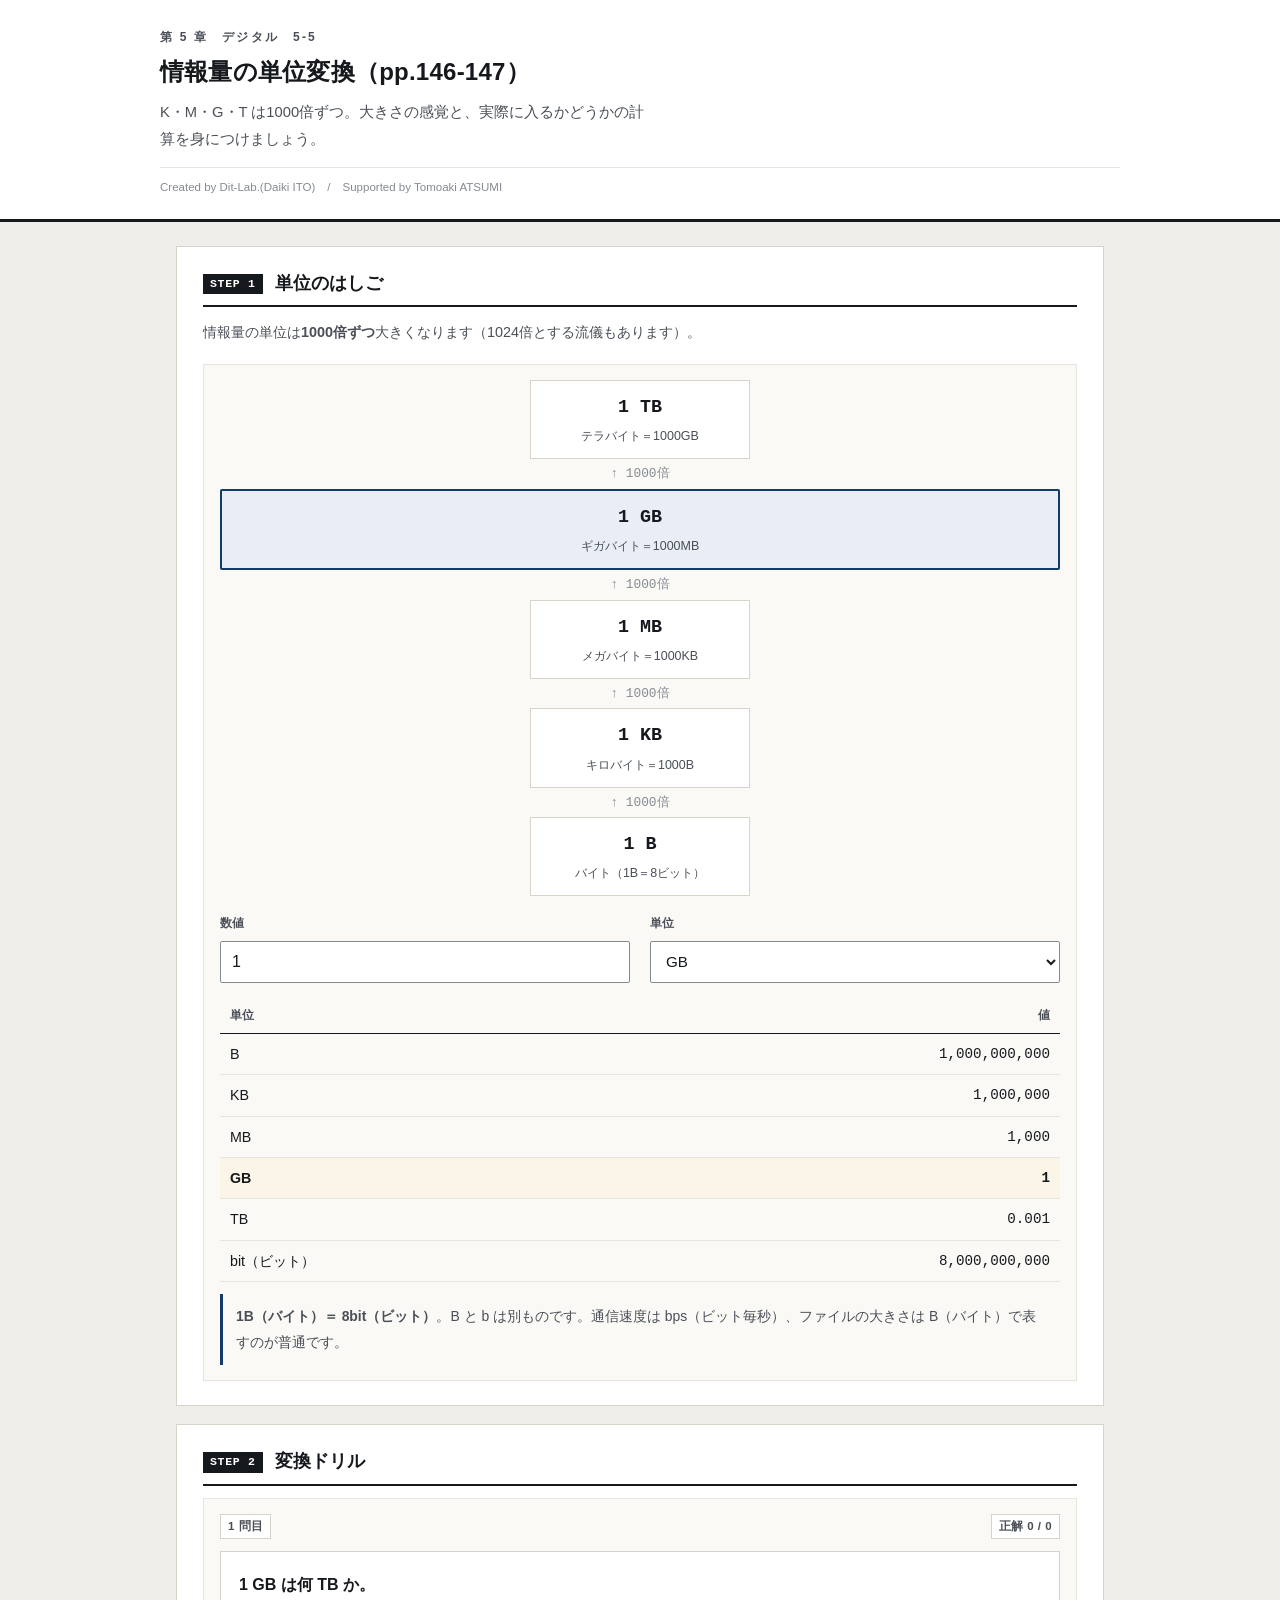
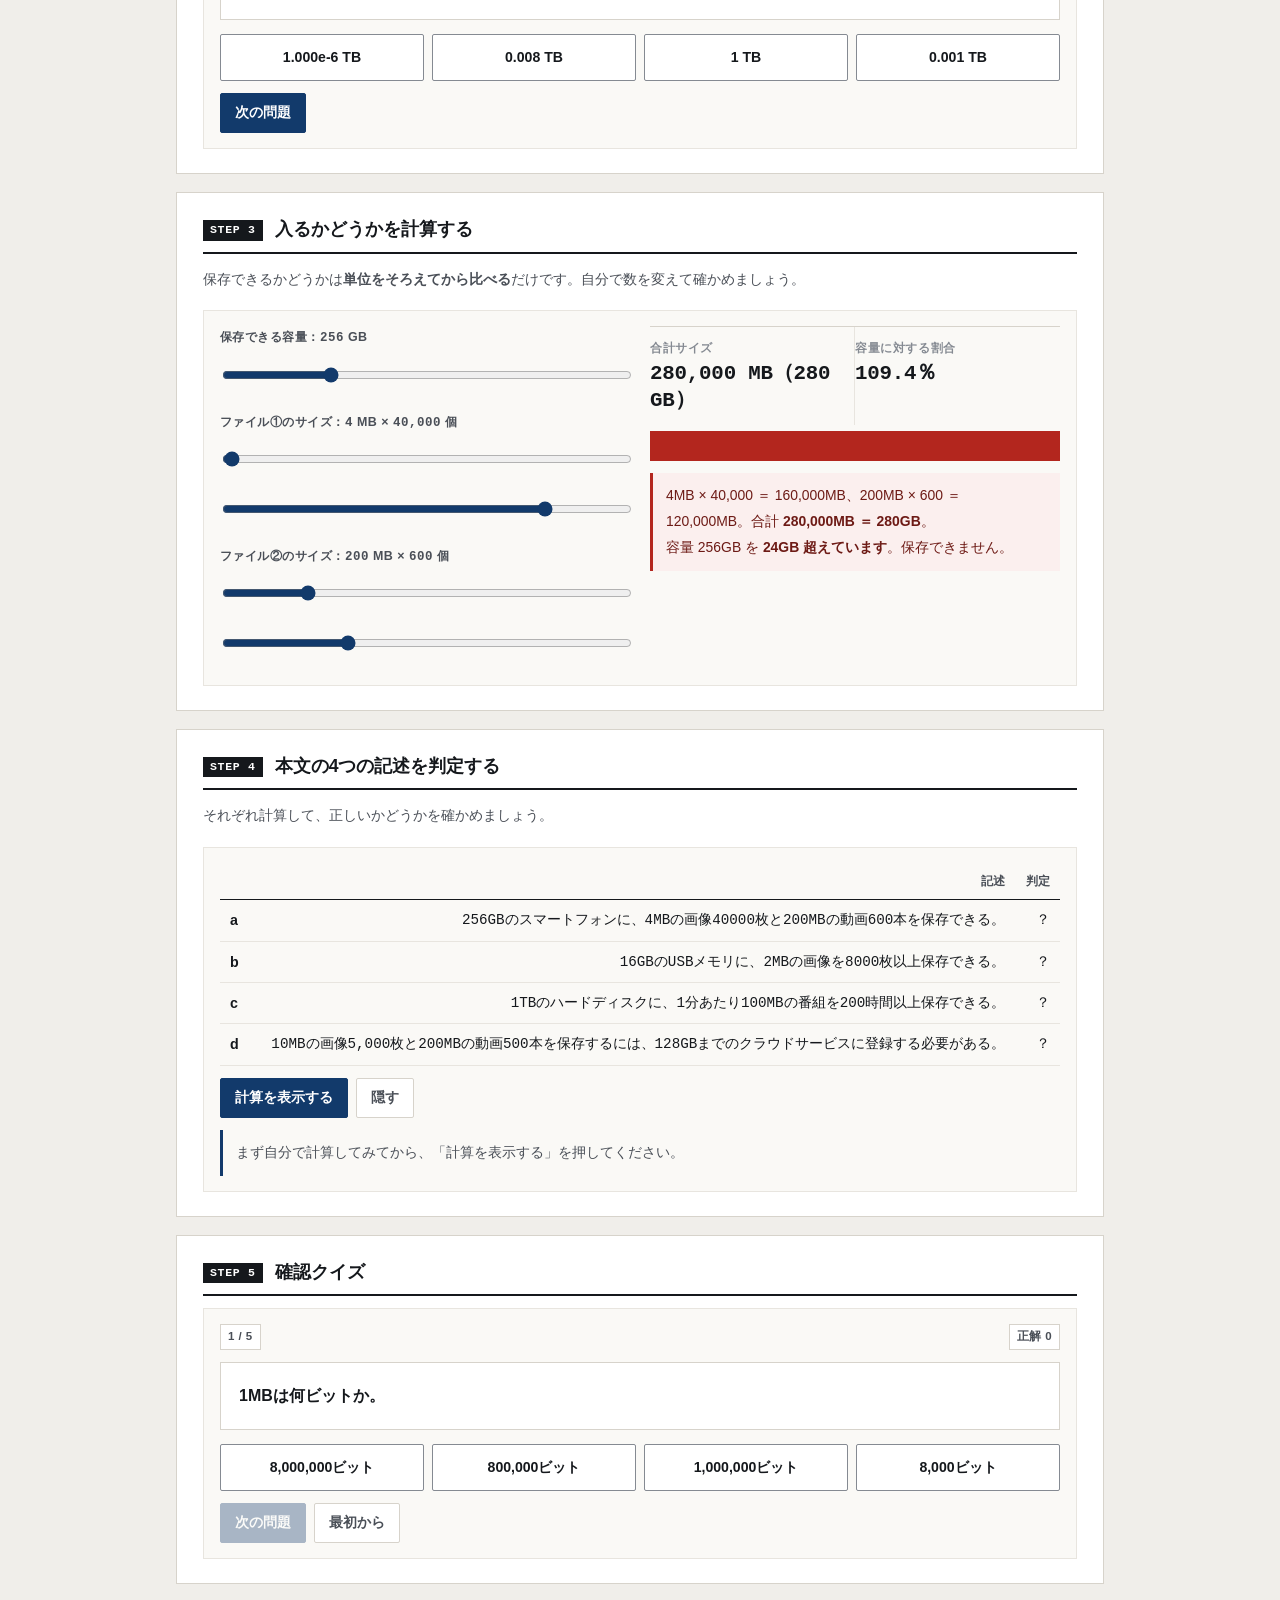
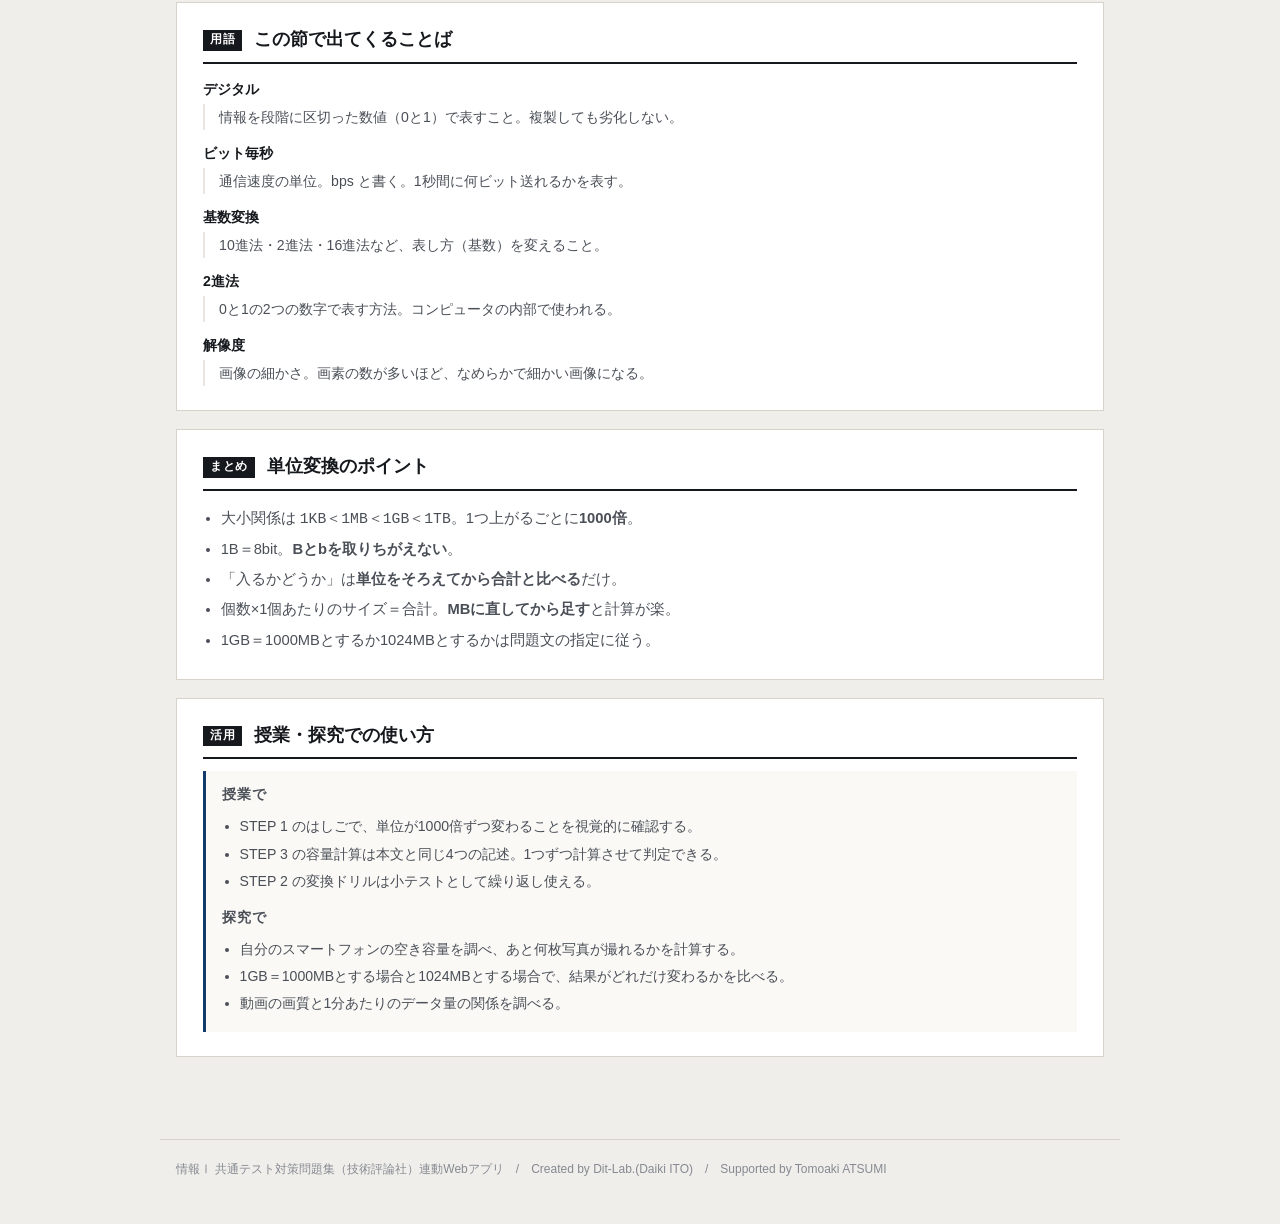
==== index.html @ 93c13b12 "feat: Streamlit版を静的Webアプリ化。単位のはしご・変換ドリル・容量シミュレータ・本文4記述の判定に対応" ====
<!DOCTYPE html>
<html lang="ja">
<head>
<meta charset="UTF-8">
<meta name="viewport" content="width=device-width, initial-scale=1.0">
<title>情報量の単位変換｜情報Ⅰ共通テスト対策問題集</title>
<meta name="description" content="K・M・G・T は1000倍ずつ。大きさの感覚と、実際に入るかどうかの計算を身につけましょう。">
<link rel="icon" href="data:image/svg+xml,%3Csvg xmlns=%22http://www.w3.org/2000/svg%22 viewBox=%220 0 32 32%22%3E%3Crect width=%2232%22 height=%2232%22 fill=%22%2315181c%22/%3E%3Ctext x=%2216%22 y=%2222%22 font-size=%2218%22 font-family=%22monospace%22 fill=%22%23fff%22 text-anchor=%22middle%22%3E01%3C/text%3E%3C/svg%3E">
<link rel="stylesheet" href="css/style.css">
<link rel="stylesheet" href="css/app.css">
</head>
<body>

<header class="app-header">
  <div class="inner">
    <span class="eyebrow">第 5 章　デジタル　5-5</span>
    <h1>情報量の単位変換（pp.146-147）</h1>
    <p class="lead">K・M・G・T は1000倍ずつ。大きさの感覚と、実際に入るかどうかの計算を身につけましょう。</p>
    <p class="credit">Created by Dit-Lab.(Daiki ITO)　/　Supported by Tomoaki ATSUMI</p>
  </div>
</header>

<main class="wrap">
  <section class="step" id="step1">
    <h2><span class="no">STEP 1</span>単位のはしご</h2>
    <p class="desc">情報量の単位は<strong>1000倍ずつ</strong>大きくなります（1024倍とする流儀もあります）。</p>

    <div class="panel">
      <div class="ladder" id="ladder"></div>
      <div class="grid c2" style="margin-top:16px">
        <div>
          <label class="fld" for="valIn">数値</label>
          <input type="number" id="valIn" value="1" step="any">
        </div>
        <div>
          <label class="fld" for="unitIn">単位</label>
          <select id="unitIn" class="sel"></select>
        </div>
      </div>
      <div class="tbl-scroll" style="margin-top:14px"><table class="tbl" id="convTable"></table></div>
      <div class="note info" style="margin-top:12px">
        <strong>1B（バイト）＝ 8bit（ビット）</strong>。B と b は別ものです。通信速度は bps（ビット毎秒）、ファイルの大きさは B（バイト）で表すのが普通です。
      </div>
    </div>
  </section>

  <section class="step" id="step2">
    <h2><span class="no">STEP 2</span>変換ドリル</h2>
    <div class="panel">
      <div class="qhead">
        <span class="badge" id="dProgress">1 問目</span>
        <span class="badge">正解 <span class="score" id="dScore">0</span> / <span class="score" id="dTotal">0</span></span>
      </div>
      <div class="card-q"><div class="q-scene" id="dText"></div></div>
      <div class="choice4" id="dChoices"></div>
      <div class="note" id="dFb" hidden style="margin-top:12px"></div>
      <div class="btn-row" style="margin-top:12px"><button class="btn primary" id="dNext">次の問題</button></div>
    </div>
  </section>

  <section class="step" id="step3">
    <h2><span class="no">STEP 3</span>入るかどうかを計算する</h2>
    <p class="desc">保存できるかどうかは<strong>単位をそろえてから比べる</strong>だけです。自分で数を変えて確かめましょう。</p>
    <div class="panel">
      <div class="grid c2">
        <div>
          <label class="fld" for="capV">保存できる容量：<span class="mono" id="capVv">256</span> <span id="capUnitLbl">GB</span></label>
          <input type="range" id="capV" min="1" max="1000" step="1" value="256">
          <label class="fld" style="margin-top:10px" for="fA">ファイル①のサイズ：<span class="mono" id="fAv">4</span> MB × <span class="mono" id="nAv">40000</span> 個</label>
          <input type="range" id="fA" min="1" max="500" step="1" value="4">
          <input type="range" id="nA" min="0" max="50000" step="100" value="40000" style="margin-top:6px">
          <label class="fld" style="margin-top:10px" for="fB">ファイル②のサイズ：<span class="mono" id="fBv">200</span> MB × <span class="mono" id="nBv">600</span> 個</label>
          <input type="range" id="fB" min="1" max="1000" step="1" value="200">
          <input type="range" id="nB" min="0" max="2000" step="10" value="600" style="margin-top:6px">
        </div>
        <div>
          <div class="metrics">
            <div class="metric"><div class="k">合計サイズ</div><div class="v" id="totMb" style="font-size:1.3rem">—</div></div>
            <div class="metric"><div class="k">容量に対する割合</div><div class="v" id="pct" style="font-size:1.3rem">—</div></div>
          </div>
          <div class="capbar"><i id="capBar"></i><div class="lim" id="capLim" style="left:100%"></div></div>
          <div class="note" id="capNote" style="margin-top:12px"></div>
        </div>
      </div>
    </div>
  </section>

  <section class="step" id="step4">
    <h2><span class="no">STEP 4</span>本文の4つの記述を判定する</h2>
    <p class="desc">それぞれ計算して、正しいかどうかを確かめましょう。</p>
    <div class="panel">
      <div class="tbl-scroll"><table class="tbl" id="judgeTable"></table></div>
      <div class="btn-row" style="margin-top:12px">
        <button class="btn primary" id="showCalc">計算を表示する</button>
        <button class="btn ghost" id="hideCalc">隠す</button>
      </div>
      <div class="note" id="judgeNote" style="margin-top:12px"></div>
    </div>
  </section>

  <section class="step" id="step5">
    <h2><span class="no">STEP 5</span>確認クイズ</h2>
    <div class="panel">
      <div class="qhead">
        <span class="badge" id="qProgress">1 / 1</span>
        <span class="badge">正解 <span class="score" id="qScore">0</span></span>
      </div>
      <div class="card-q"><div class="q-scene" id="qText"></div></div>
      <div class="choice4" id="qChoices"></div>
      <div class="note" id="qFb" hidden style="margin-top:12px"></div>
      <div class="btn-row" style="margin-top:12px">
        <button class="btn primary" id="qNext" disabled>次の問題</button>
        <button class="btn ghost" id="qReset">最初から</button>
      </div>
    </div>
  </section>

  <section class="step" id="glossary">
    <h2><span class="no">用語</span>この節で出てくることば</h2>
    <div id="glossBox"></div>
  </section>

  <section class="step">
    <h2><span class="no">まとめ</span>単位変換のポイント</h2>
    <ul style="margin:0;padding-left:1.2em;color:var(--ink-2);font-size:.92rem;line-height:2.05">
      <li>大小関係は <span class="mono">1KB＜1MB＜1GB＜1TB</span>。1つ上がるごとに<strong>1000倍</strong>。</li>
      <li>1B＝8bit。<strong>Bとbを取りちがえない</strong>。</li>
      <li>「入るかどうか」は<strong>単位をそろえてから合計と比べる</strong>だけ。</li>
      <li>個数×1個あたりのサイズ＝合計。<strong>MBに直してから足す</strong>と計算が楽。</li>
      <li>1GB＝1000MBとするか1024MBとするかは問題文の指定に従う。</li>
    </ul>
  </section>

  <section class="step">
    <h2><span class="no">活用</span>授業・探究での使い方</h2>
    <div class="use-note">
      <h3>授業で</h3>
      <ul>
        <li>STEP 1 のはしごで、単位が1000倍ずつ変わることを視覚的に確認する。</li>
        <li>STEP 3 の容量計算は本文と同じ4つの記述。1つずつ計算させて判定できる。</li>
        <li>STEP 2 の変換ドリルは小テストとして繰り返し使える。</li>
      </ul>
      <h3 style="margin-top:12px">探究で</h3>
      <ul>
        <li>自分のスマートフォンの空き容量を調べ、あと何枚写真が撮れるかを計算する。</li>
        <li>1GB＝1000MBとする場合と1024MBとする場合で、結果がどれだけ変わるかを比べる。</li>
        <li>動画の画質と1分あたりのデータ量の関係を調べる。</li>
      </ul>
    </div>
  </section>

</main>

<footer class="app-footer">
  情報Ⅰ 共通テスト対策問題集（技術評論社）連動Webアプリ　/　Created by Dit-Lab.(Daiki ITO)　/　Supported by Tomoaki ATSUMI
</footer>

<script src="js/tools.js"></script>
<script src="js/chart.js"></script>
<script src="js/terms.js"></script>
<script src="js/app.js"></script>
</body>
</html>
---- css/style.css ----
/* =========================================================
   情報Ⅰ 共通テスト対策問題集 — Web アプリ共通スタイル
   紙面（参考書）に寄せた設計。装飾色は使わず、色は意味を持つときだけ。
   ========================================================= */

:root{
  --paper:#ffffff;
  --paper-2:#faf9f6;      /* うすい紙 */
  --bg:#f0eeea;           /* 台紙 */
  --ink:#15181c;
  --ink-2:#4a4f57;
  --ink-3:#858a92;
  --rule:#d7d3cb;         /* 罫線 */
  --rule-2:#e8e5df;
  --accent:#123a6b;       /* 濃紺。主要操作と現在地だけに使う */
  --accent-w:#e9eef6;
  --zero:#c0392b;         /* 左＝0 */
  --one:#1d4ed8;          /* 右＝1 */
  --ok:#1f7a3d;   --ok-bg:#eef6f0;
  --ng:#b3261e;   --ng-bg:#fbefee;
  --warn:#8a5a00; --warn-bg:#fbf5e8;
  --font:"Hiragino Kaku Gothic ProN","Hiragino Sans","Yu Gothic Medium","Yu Gothic",
         "Noto Sans JP",Meiryo,-apple-system,BlinkMacSystemFont,sans-serif;
  --mono:"SFMono-Regular",Menlo,Consolas,"Courier New",monospace;
}

*{box-sizing:border-box}
[hidden]{display:none !important}
html{-webkit-text-size-adjust:100%}
body{
  margin:0; background:var(--bg); color:var(--ink);
  font-family:var(--font); font-size:16px; line-height:1.85;
  font-feature-settings:"palt" 1;
}
h1,h2,h3,h4{line-height:1.45; margin:0; font-weight:700}
p{margin:0 0 .75em} p:last-child{margin-bottom:0}
a{color:var(--accent)}

/* ---------- 標題 ---------- */
.app-header{background:var(--paper); border-bottom:3px solid var(--ink); padding:26px 20px 20px}
.app-header .inner{max-width:960px; margin:0 auto}
.app-header .eyebrow{
  font-size:.75rem; font-weight:700; color:var(--ink-2); letter-spacing:.18em;
  display:block; margin-bottom:7px;
}
.app-header h1{font-size:1.5rem; letter-spacing:.01em}
.app-header .lead{font-size:.92rem; color:var(--ink-2); margin-top:9px; max-width:60ch}
.app-header .credit{
  font-size:.72rem; color:var(--ink-3); margin-top:14px;
  padding-top:9px; border-top:1px solid var(--rule-2);
}

/* ---------- 版面 ---------- */
.wrap{max-width:960px; margin:0 auto; padding:24px 16px 64px}
.step{background:var(--paper); border:1px solid var(--rule); padding:24px 26px; margin-bottom:18px}
.step > h2{
  display:flex; align-items:baseline; gap:12px; font-size:1.1rem;
  padding-bottom:9px; border-bottom:2px solid var(--ink); margin-bottom:12px;
}
.step > h2 .no{
  flex:none; font-family:var(--mono); font-size:.72rem; font-weight:700;
  background:var(--ink); color:var(--paper); padding:2px 7px; letter-spacing:.06em;
  position:relative; top:-2px;
}
.step > .desc{color:var(--ink-2); font-size:.9rem; margin-bottom:18px}
.step[hidden]{display:none}

.grid{display:grid; gap:20px}
.grid > *{min-width:0}          /* 子の中身で列が広がるのを防ぐ */
@media(min-width:800px){ .grid.c2{grid-template-columns:1fr 1fr} }

.panel{border:1px solid var(--rule-2); background:var(--paper-2); padding:15px 16px; min-width:0}
.panel > h3{
  font-size:.8rem; font-weight:700; color:var(--ink-2); letter-spacing:.08em;
  margin-bottom:12px; padding-bottom:6px; border-bottom:1px solid var(--rule);
}

/* ---------- 部品 ---------- */
.btn{
  appearance:none; border:1px solid var(--ink-3); background:var(--paper); color:var(--ink);
  font-family:inherit; font-size:.88rem; font-weight:700; padding:8px 14px;
  border-radius:2px; cursor:pointer; min-height:40px; line-height:1.4;
  transition:background .12s, border-color .12s, color .12s;
}
.btn:hover:not(:disabled){background:var(--accent-w); border-color:var(--accent); color:var(--accent)}
.btn:disabled{opacity:.35; cursor:not-allowed}
.btn.primary{background:var(--accent); color:var(--paper); border-color:var(--accent)}
.btn.primary:hover:not(:disabled){background:#0d2c53; color:var(--paper)}
.btn.ghost{border-color:var(--rule); color:var(--ink-2)}
.btn.sm{font-size:.8rem; padding:5px 10px; min-height:34px}
.btn-row{display:flex; flex-wrap:wrap; gap:8px; align-items:center}

/* タブ（見出し下線式） */
.seg{display:flex; gap:0; border-bottom:1px solid var(--rule)}
.seg button{
  appearance:none; border:0; background:transparent; font-family:inherit; font-size:.88rem;
  font-weight:700; color:var(--ink-3); padding:9px 4px; margin-right:26px; cursor:pointer;
  border-bottom:3px solid transparent; margin-bottom:-1px; min-height:40px;
}
.seg button:hover{color:var(--ink-2)}
.seg button[aria-pressed="true"]{color:var(--ink); border-bottom-color:var(--accent)}

label.fld{display:block; font-size:.78rem; font-weight:700; color:var(--ink-2); margin-bottom:5px; letter-spacing:.04em}
input[type=text], textarea, input[type=number]{
  width:100%; font-family:inherit; font-size:1rem; color:var(--ink);
  border:1px solid var(--ink-3); border-radius:2px; padding:9px 11px;
  background:var(--paper); min-height:42px;
}
input:focus, textarea:focus{outline:2px solid var(--accent); outline-offset:-1px; border-color:var(--accent)}
.btn:focus-visible, .seg button:focus-visible, .node-card:focus-visible{outline:2px solid var(--accent); outline-offset:2px}
textarea{resize:vertical; line-height:1.7}
.mono{font-family:var(--mono)}

table.tbl{width:100%; border-collapse:collapse; font-size:.89rem}
table.tbl th, table.tbl td{border-bottom:1px solid var(--rule-2); padding:7px 10px; text-align:right}
table.tbl th:first-child, table.tbl td:first-child{text-align:left}
table.tbl thead th{border-bottom:1.5px solid var(--ink); font-size:.76rem; color:var(--ink-2); font-weight:700; white-space:nowrap}
.tbl-scroll{overflow-x:auto; -webkit-overflow-scrolling:touch; max-width:100%}

.note{padding:10px 13px; font-size:.87rem; border-left:3px solid var(--ink-3); background:var(--paper-2)}
.note.ok{background:var(--ok-bg); border-left-color:var(--ok); color:#123f22}
.note.ng{background:var(--ng-bg); border-left-color:var(--ng); color:#6d1a15}
.note.info{background:var(--paper-2); border-left-color:var(--accent); color:var(--ink-2)}
.note.warn{background:var(--warn-bg); border-left-color:var(--warn); color:#5c3d00}
.note[hidden]{display:none}

.badge{
  display:inline-block; font-size:.72rem; font-weight:700; padding:1px 7px;
  border:1px solid var(--rule); color:var(--ink-2); background:var(--paper); letter-spacing:.04em;
}

/* 数値は罫線で仕切るだけ。カードにしない */
.metrics{display:flex; flex-wrap:wrap; gap:0; border-top:1px solid var(--rule)}
.metric{flex:1 1 130px; padding:11px 14px 11px 0; border-right:1px solid var(--rule-2)}
.metric:last-child{border-right:0}
.metric .k{font-size:.74rem; color:var(--ink-3); font-weight:700; letter-spacing:.05em}
.metric .v{font-size:1.6rem; font-weight:700; line-height:1.3; font-family:var(--mono); letter-spacing:-.01em}
.metric .s{font-size:.76rem; color:var(--ink-2)}

.bit0{color:var(--zero); font-weight:700}
.bit1{color:var(--one); font-weight:700}

.app-footer{
  max-width:960px; margin:0 auto; padding:18px 16px 44px; color:var(--ink-3);
  font-size:.75rem; border-top:1px solid var(--rule);
}
.sr-only{position:absolute;width:1px;height:1px;overflow:hidden;clip:rect(0 0 0 0);white-space:nowrap}

@media(max-width:640px){
  body{font-size:15px}
  .app-header{padding:20px 16px 16px}
  .app-header h1{font-size:1.16rem}
  .wrap{padding:16px 12px 52px}
  .step{padding:18px 15px}
  .seg button{margin-right:18px; font-size:.84rem}
  .metric{flex-basis:50%; border-right:0}
}
@media (prefers-reduced-motion:reduce){ *{animation:none!important; transition:none!important} }

/* ---------- 自分のデータ・共有・印刷 ---------- */
.toolbar{display:flex; flex-wrap:wrap; gap:8px; align-items:center; margin-top:12px;
  padding-top:12px; border-top:1px solid var(--rule-2)}
.toolbar .hint{font-size:.78rem; color:var(--ink-3)}
.paste-area{width:100%; min-height:110px; font-family:var(--mono); font-size:.86rem}
.use-note{background:var(--paper-2); border-left:3px solid var(--accent); padding:14px 16px; font-size:.88rem}
.use-note h3{font-size:.86rem; letter-spacing:.06em; margin-bottom:8px; color:var(--ink-2)}
.use-note ol, .use-note ul{margin:0; padding-left:1.25em; line-height:1.95; color:var(--ink-2)}

@media print{
  body{background:#fff}
  .app-header{border-bottom:2px solid #000}
  .step{border:1px solid #bbb; break-inside:avoid; page-break-inside:avoid; margin-bottom:12px}
  .btn, .seg, .toolbar, input[type=range]{display:none !important}
  .note{border-left-width:2px}
  a[href]:after{content:""}
}

/* ---------- 入力グリッド ---------- */
.dg-scroll{overflow:auto; -webkit-overflow-scrolling:touch; border:1px solid var(--rule); background:var(--paper); max-height:420px}
table.dg{border-collapse:collapse; font-family:var(--mono); font-size:.9rem; min-width:100%}
table.dg th, table.dg td{border:1px solid var(--rule-2); padding:0}
table.dg thead th{background:var(--paper-2); position:sticky; top:0; z-index:2}
table.dg .dg-n{background:var(--paper-2); color:var(--ink-3); font-size:.76rem; font-weight:400;
  text-align:center; min-width:34px; padding:0 4px; position:sticky; left:0; z-index:1}
table.dg .dg-corner{background:var(--paper-2); min-width:34px; position:sticky; left:0; z-index:3}
table.dg .dg-act{background:var(--paper-2); width:34px}
.dg-h, .dg-c{width:100%; min-width:96px; border:0; background:transparent; font-family:inherit;
  font-size:.9rem; padding:8px 9px; color:var(--ink); min-height:38px}
.dg-h{font-weight:700; font-family:var(--font); font-size:.82rem; color:var(--ink-2)}
.dg-c.num{text-align:right}
.dg-c:focus, .dg-h:focus{outline:2px solid var(--accent); outline-offset:-2px; background:var(--accent-w)}
.dg-del{border:0; background:transparent; color:var(--ink-3); cursor:pointer; width:32px; height:34px; font-size:1rem}
.dg-del:hover{color:var(--ng)}
.dg-tools{display:flex; flex-wrap:wrap; gap:8px; align-items:center; margin-top:10px}
.dg-hint{font-size:.76rem; color:var(--ink-3)}

/* ---------- ファイル読み込み ---------- */
.filebox{display:flex; flex-wrap:wrap; gap:10px; align-items:center; padding:12px;
  border:1px dashed var(--rule); background:var(--paper-2)}
.filebox input[type=file]{font-size:.85rem; font-family:inherit; max-width:100%}
.filebox .sel{max-width:220px}
.filelabel{display:inline-flex; align-items:center; gap:6px; font-size:.85rem; font-weight:700;
  border:1px solid var(--ink-3); background:var(--paper); padding:8px 14px; border-radius:2px; cursor:pointer; min-height:40px}
.filelabel:hover{border-color:var(--accent); color:var(--accent); background:var(--accent-w)}
.filelabel input{display:none}

/* ---------- 用語解説 ---------- */
.term{position:relative; border-bottom:1.5px dotted var(--accent); cursor:help; color:var(--accent); font-weight:700}
.term .term-pop{display:none; position:absolute; left:0; top:1.7em; z-index:50; width:min(300px,78vw);
  background:var(--paper); border:1px solid var(--ink-3); box-shadow:0 6px 20px rgba(0,0,0,.14);
  padding:10px 12px; font-size:.82rem; font-weight:400; color:var(--ink-2); line-height:1.75;
  border-left:3px solid var(--accent); cursor:auto; text-align:left}
.term .term-pop b{display:block; color:var(--ink); font-size:.86rem; margin-bottom:3px}
.term.open .term-pop{display:block}
dl.gloss{margin:0; font-size:.88rem}
dl.gloss dt{font-weight:700; color:var(--ink); margin-top:10px}
dl.gloss dt:first-child{margin-top:0}
dl.gloss dd{margin:2px 0 0; color:var(--ink-2); line-height:1.85; padding-left:1em; border-left:2px solid var(--rule-2)}
@media print{ .term{border-bottom:0; color:inherit} .term .term-pop{display:none !important} }

/* ---------- スマホ・タブレット ---------- */
@media (max-width:1024px){
  /* iOS で入力時に画面が勝手に拡大するのを防ぐ（16px 未満だとズームする） */
  input[type=text], input[type=number], textarea, select, .dg-c, .dg-h{ font-size:16px }
  .dg-c, .dg-h{ min-width:110px }
}
@media (max-width:820px){
  .grid.c2{grid-template-columns:1fr}
  .dg-scroll{max-height:340px}
  .filebox{flex-direction:column; align-items:stretch}
  .filebox .sel{max-width:100%}
  .term .term-pop{left:auto; right:0; width:min(280px,86vw)}
}
@media (max-width:480px){
  .step > h2{font-size:1rem; flex-wrap:wrap}
  .metrics{gap:0}
  .metric{flex-basis:50%; padding-right:10px}
  .metric .v{font-size:1.3rem}
  .btn{padding:8px 12px}
  .dg-tools{gap:6px}
  .dg-hint{width:100%}
}
/* タッチ操作でのスクロールを滑らかに */
.tbl-scroll, .dg-scroll, .tree-box{ -webkit-overflow-scrolling:touch; overscroll-behavior-x:contain }
---- css/app.css ----
.qhead{display:flex; justify-content:space-between; align-items:center; margin-bottom:12px}
.card-q{border:1px solid var(--rule); background:var(--paper); padding:18px; margin-bottom:14px}
.q-scene{font-size:1rem; font-weight:700; line-height:1.9}
.choice4{display:grid; gap:8px; grid-template-columns:repeat(auto-fit,minmax(160px,1fr))}
.choice4 .btn{text-align:left; line-height:1.65; padding:11px 13px}
.choice4 .btn.correct{background:var(--ok-bg); border-color:var(--ok); color:var(--ok)}
.choice4 .btn.wrong{background:var(--ng-bg); border-color:var(--ng); color:var(--ng)}
.choice4.locked{pointer-events:none}
.sel{width:100%; font-family:inherit; font-size:.95rem; padding:9px 11px; min-height:42px;
  border:1px solid var(--ink-3); border-radius:2px; background:var(--paper); color:var(--ink)}
input[type=range]{width:100%; accent-color:var(--accent); height:34px}
.why{font-size:.85rem; color:var(--ink-2); line-height:1.85}
.eqbox{font-family:var(--mono); font-size:1.02rem; font-weight:700; text-align:center; padding:14px;
  border:1px solid var(--rule); background:var(--paper-2); line-height:1.8}
.blankin{border:1.5px solid var(--accent); background:#fff; padding:6px 8px; text-align:center;
  font-family:var(--mono); min-height:38px; font-size:.95rem; max-width:120px}
.blankin.ok{border-color:var(--ok); background:var(--ok-bg)}
.blankin.ng{border-color:var(--ng); background:var(--ng-bg)}
table.tbl td .blankin{width:100%; max-width:none}
.ladder{display:flex; flex-direction:column; gap:0; align-items:center}
.ladder .u{border:1px solid var(--rule); background:var(--paper); padding:10px 18px; text-align:center; min-width:220px}
.ladder .u .nm{font-family:var(--mono); font-size:1.15rem; font-weight:700}
.ladder .u .sz{font-size:.78rem; color:var(--ink-2)}
.ladder .u.sel{border:2px solid var(--accent); background:var(--accent-w)}
.ladder .ar{color:var(--ink-3); font-size:.8rem; padding:3px 0; font-family:var(--mono)}
.capbar{height:30px; background:var(--rule-2); overflow:hidden; margin-top:6px; position:relative}
.capbar i{display:block; height:100%; background:var(--accent); transition:width .4s ease}
.capbar i.over{background:var(--ng)}
.capbar .lim{position:absolute; top:-4px; bottom:-4px; width:3px; background:var(--ink)}
#judgeTable td{font-family:var(--mono)}
#judgeTable td:first-child{font-family:var(--font)}
#judgeTable td.ok{color:var(--ok); font-weight:700}
#judgeTable td.ng{color:var(--ng); font-weight:700}
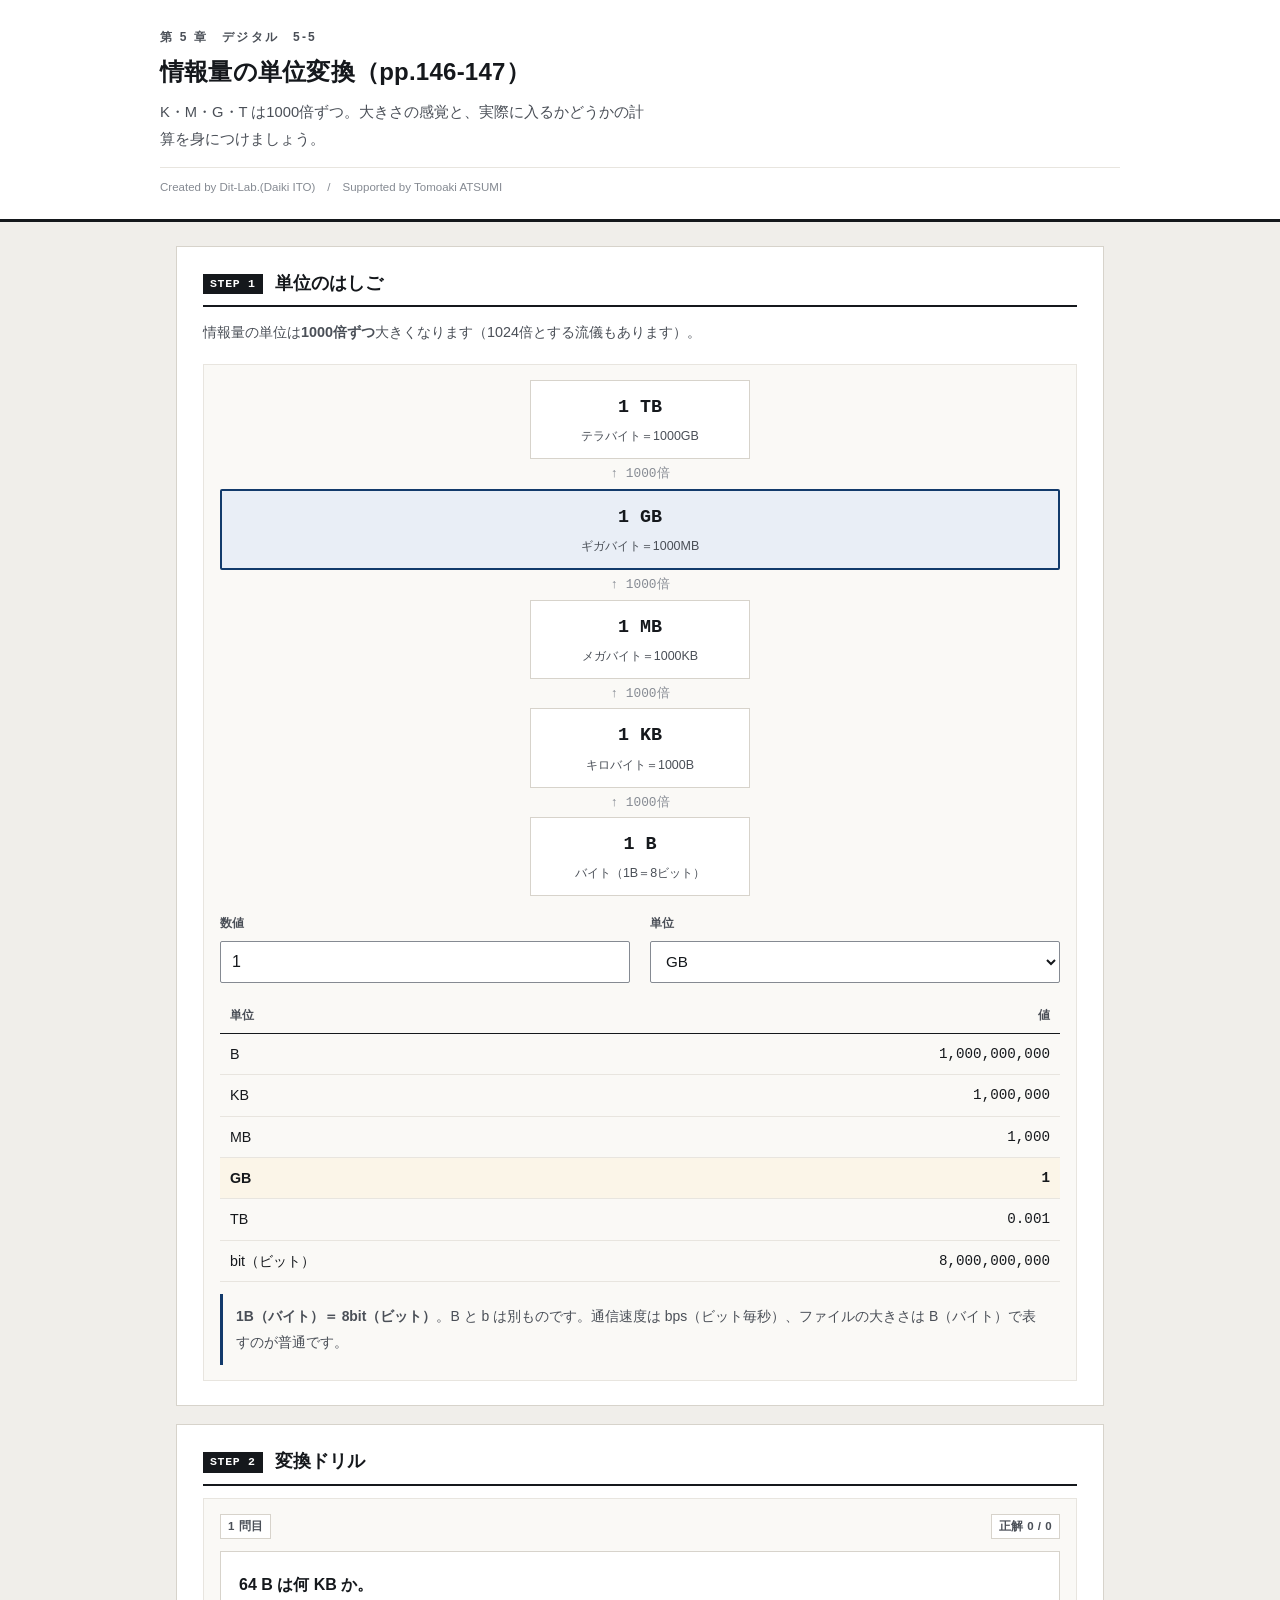
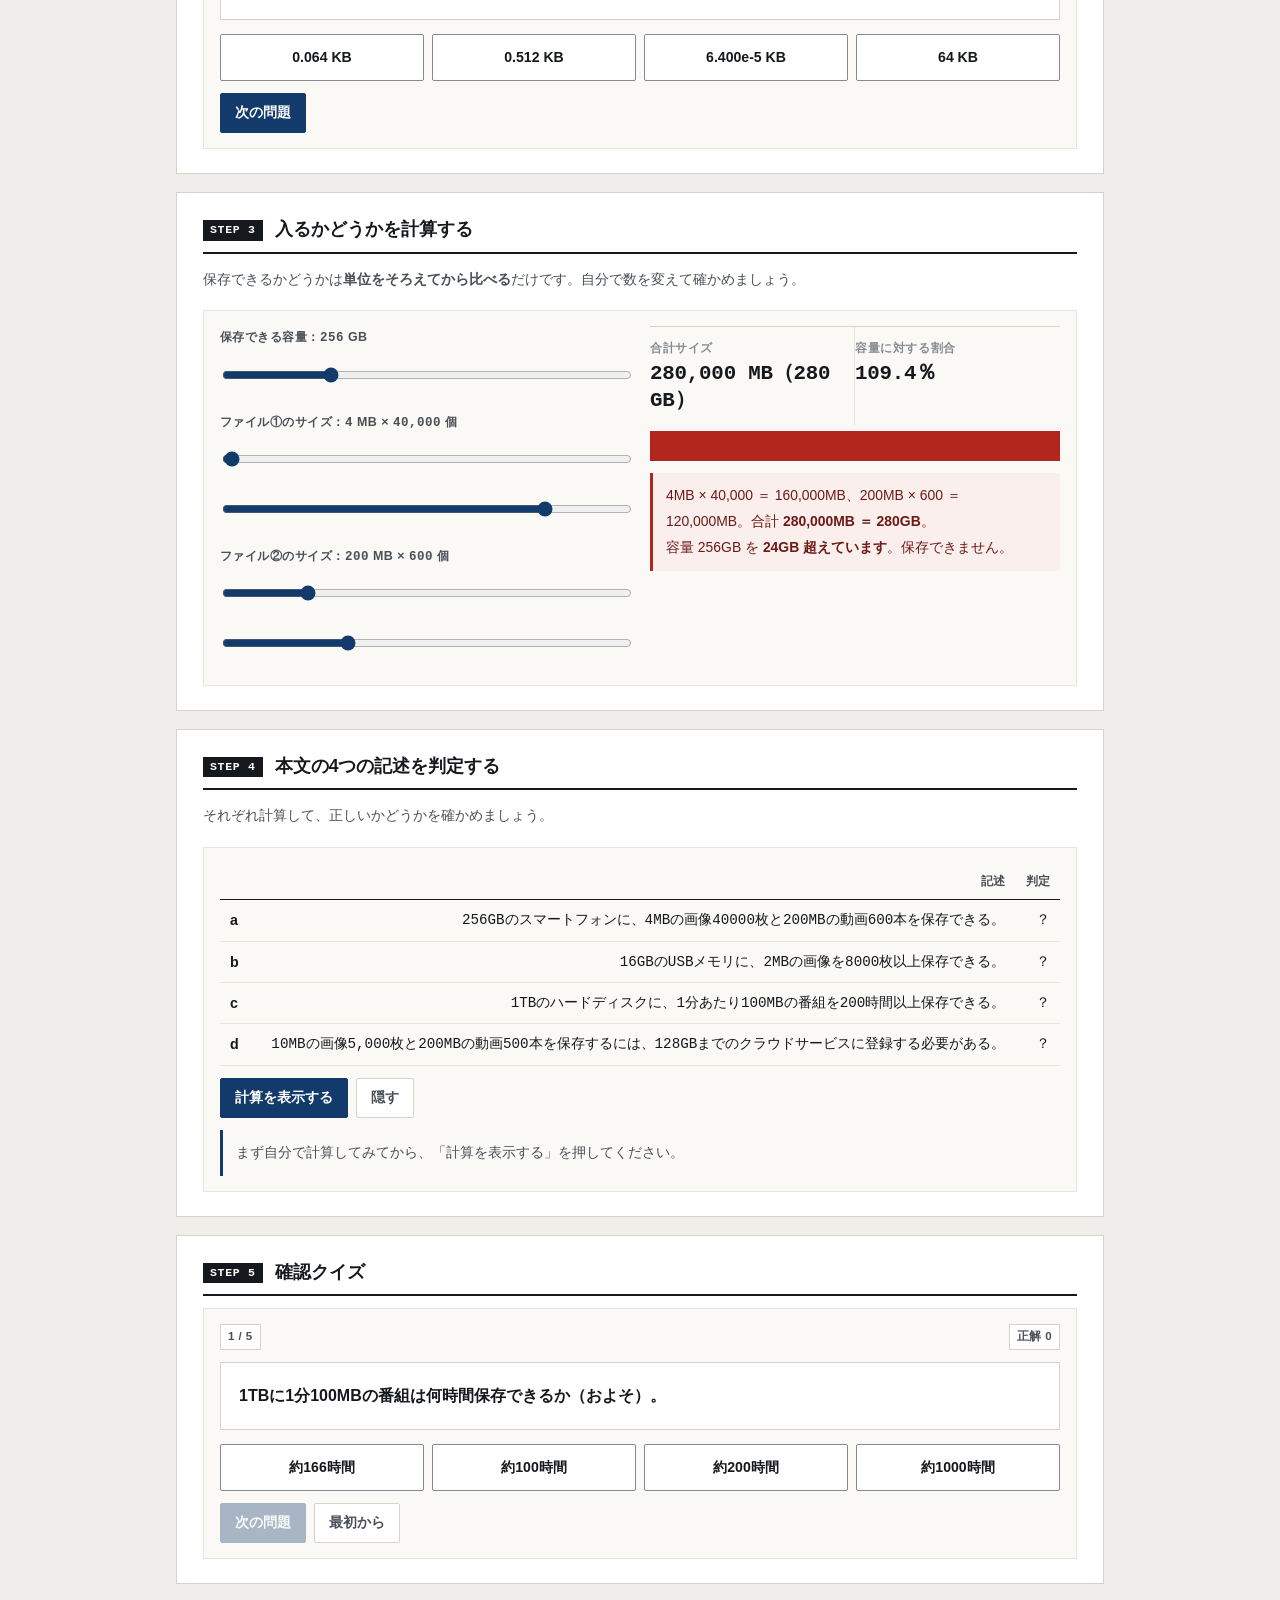
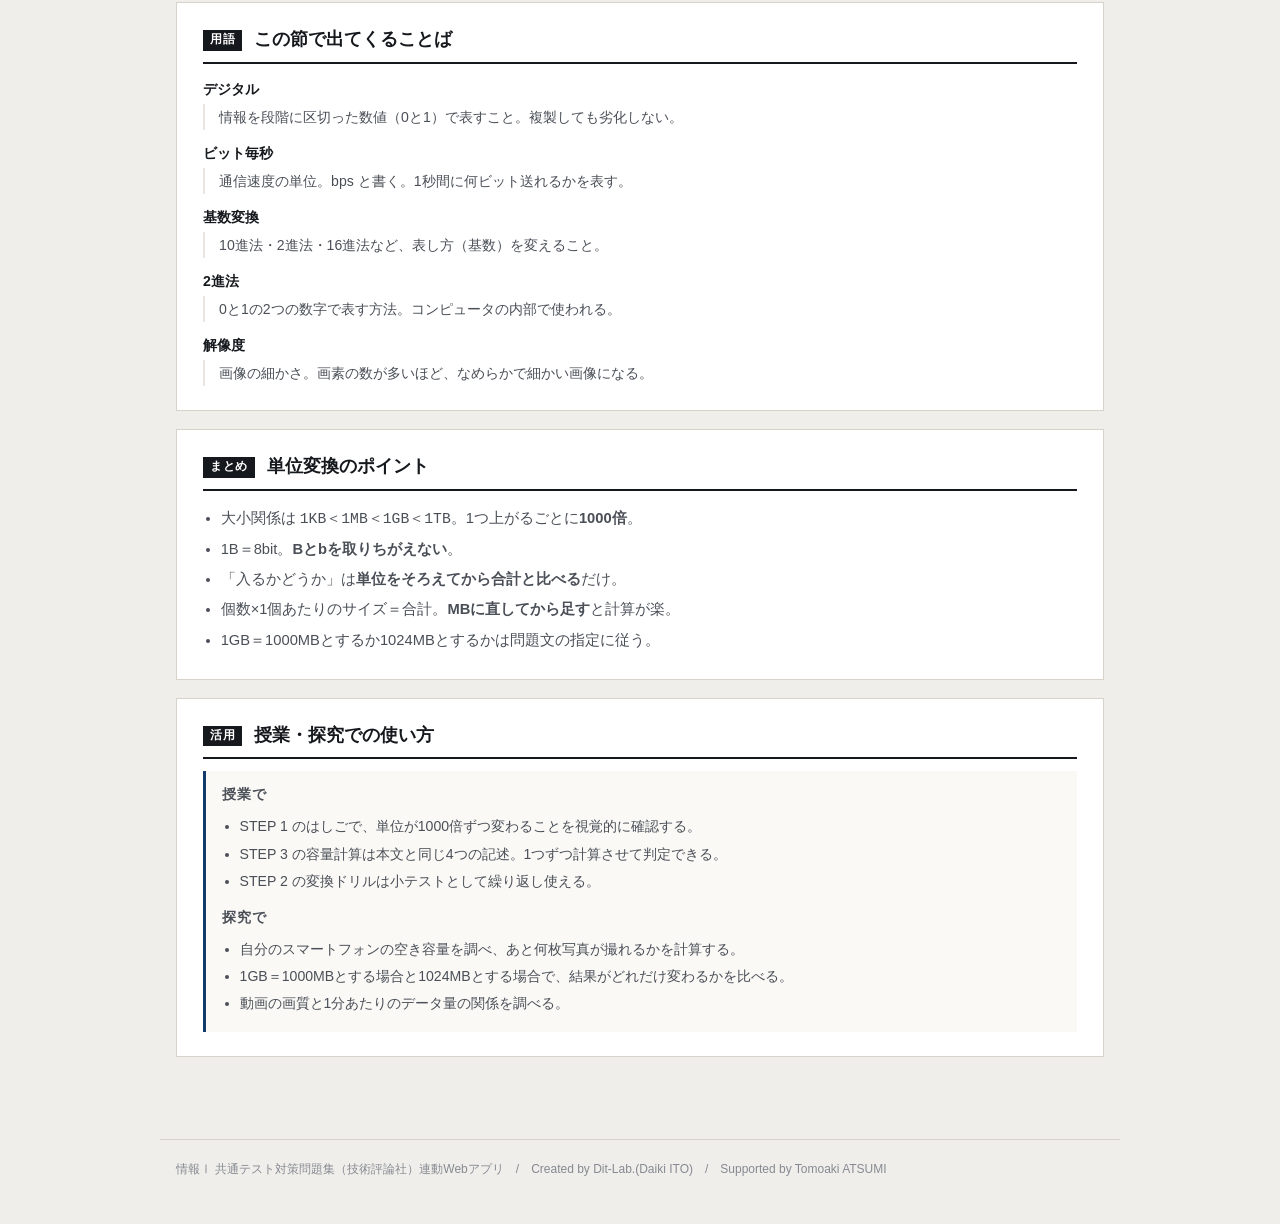
==== commit aba68998: "chore: CSS/JSにキャッシュバスターを付与（更新が確実に反映されるように）" ====
--- a/index.html
+++ b/index.html
@@ -6,8 +6,8 @@
 <title>情報量の単位変換｜情報Ⅰ共通テスト対策問題集</title>
 <meta name="description" content="K・M・G・T は1000倍ずつ。大きさの感覚と、実際に入るかどうかの計算を身につけましょう。">
 <link rel="icon" href="data:image/svg+xml,%3Csvg xmlns=%22http://www.w3.org/2000/svg%22 viewBox=%220 0 32 32%22%3E%3Crect width=%2232%22 height=%2232%22 fill=%22%2315181c%22/%3E%3Ctext x=%2216%22 y=%2222%22 font-size=%2218%22 font-family=%22monospace%22 fill=%22%23fff%22 text-anchor=%22middle%22%3E01%3C/text%3E%3C/svg%3E">
-<link rel="stylesheet" href="css/style.css">
-<link rel="stylesheet" href="css/app.css">
+<link rel="stylesheet" href="css/style.css?v=239696b1">
+<link rel="stylesheet" href="css/app.css?v=1f3b0161">
 </head>
 <body>
 
@@ -155,9 +155,9 @@
   情報Ⅰ 共通テスト対策問題集（技術評論社）連動Webアプリ　/　Created by Dit-Lab.(Daiki ITO)　/　Supported by Tomoaki ATSUMI
 </footer>
 
-<script src="js/tools.js"></script>
-<script src="js/chart.js"></script>
-<script src="js/terms.js"></script>
-<script src="js/app.js"></script>
+<script src="js/tools.js?v=c07db610"></script>
+<script src="js/chart.js?v=fb6e3be1"></script>
+<script src="js/terms.js?v=5a365cb9"></script>
+<script src="js/app.js?v=74477208"></script>
 </body>
 </html>
--- a/css/style.css
+++ b/css/style.css
@@ -242,3 +242,28 @@
 }
 /* タッチ操作でのスクロールを滑らかに */
 .tbl-scroll, .dg-scroll, .tree-box{ -webkit-overflow-scrolling:touch; overscroll-behavior-x:contain }
+
+/* 幅指定つきの入力欄がスマートフォンではみ出さないようにする */
+input[type=text], input[type=number], input[type=search], textarea, select{ max-width:100% }
+.btn-row > label{ min-width:0; max-width:100% }
+.btn-row > label input, .btn-row > label select{ max-width:100% }
+
+/* 共通：○×判定・並べかえ（quiz.js 用） */
+.abcde{border:1px solid var(--rule); border-radius:3px; overflow:hidden}
+.abcde > div{border-top:1px solid var(--rule); padding:10px 12px}
+.abcde > div:first-child{border-top:0}
+.abcde .st{display:flex; gap:10px; align-items:flex-start; flex-wrap:wrap}
+.abcde .st .k{font-weight:700; font-family:var(--mono); min-width:1.4em}
+.abcde .st .t{flex:1; min-width:12em}
+.abcde .jb{display:flex; gap:6px}
+.abcde .jb .btn{min-width:3.4em; padding:6px 10px; text-align:center}
+.prep{display:grid; grid-template-columns:repeat(auto-fit,minmax(150px,1fr)); gap:10px; margin-top:10px}
+.prep .slot{border:1px dashed var(--ink-3); border-radius:3px; padding:10px; min-height:92px; background:var(--paper)}
+.prep .slot.filled{border-style:solid}
+.prep .slot .tag{font:700 .74rem/1.4 var(--mono); color:var(--accent); display:block; margin-bottom:6px}
+.prep .slot .txt{font-size:.86rem; line-height:1.7}
+.cards{display:flex; flex-wrap:wrap; gap:8px; margin-top:10px}
+.cards .c{border:1px solid var(--ink-3); border-radius:3px; padding:9px 12px; background:var(--paper);
+  cursor:pointer; font-size:.88rem; max-width:100%; text-align:left; font-family:inherit; color:var(--ink)}
+.cards .c:hover{background:var(--warn-bg)}
+.cards .c.used{opacity:.35; pointer-events:none}
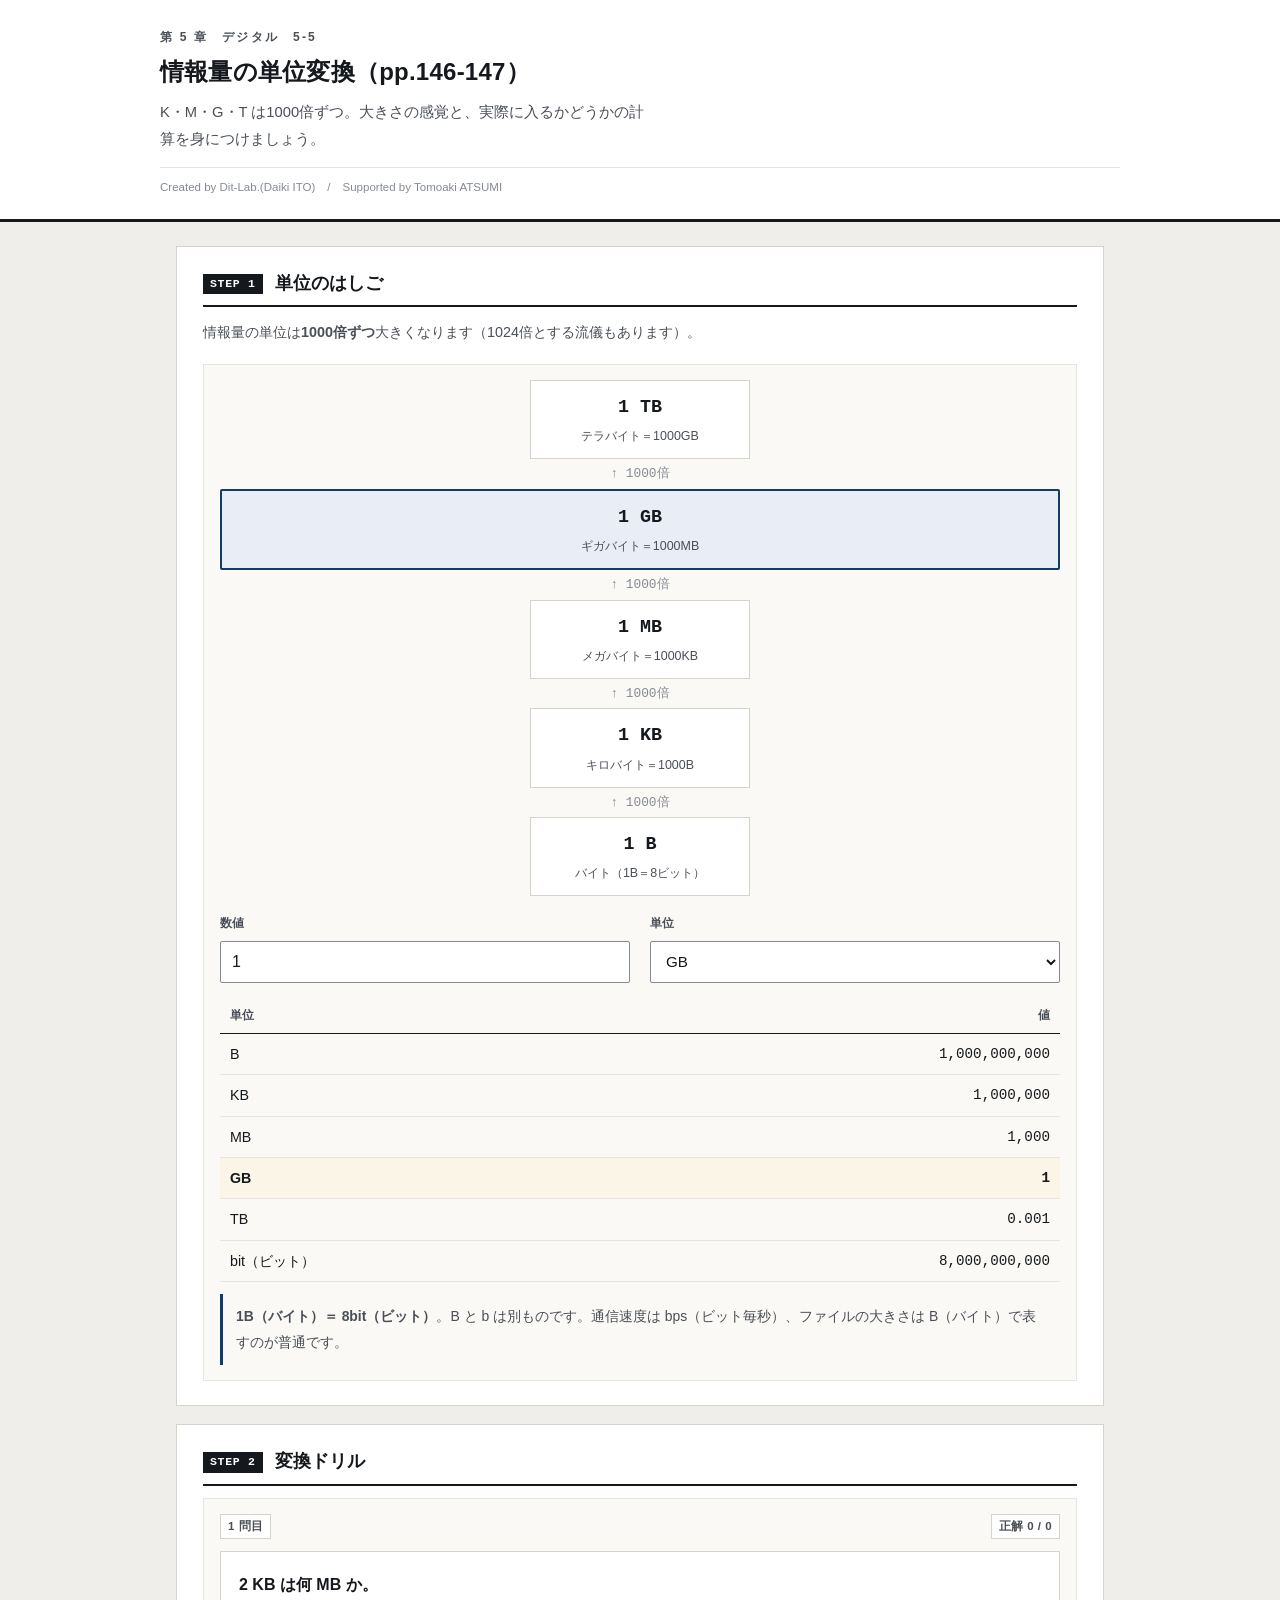
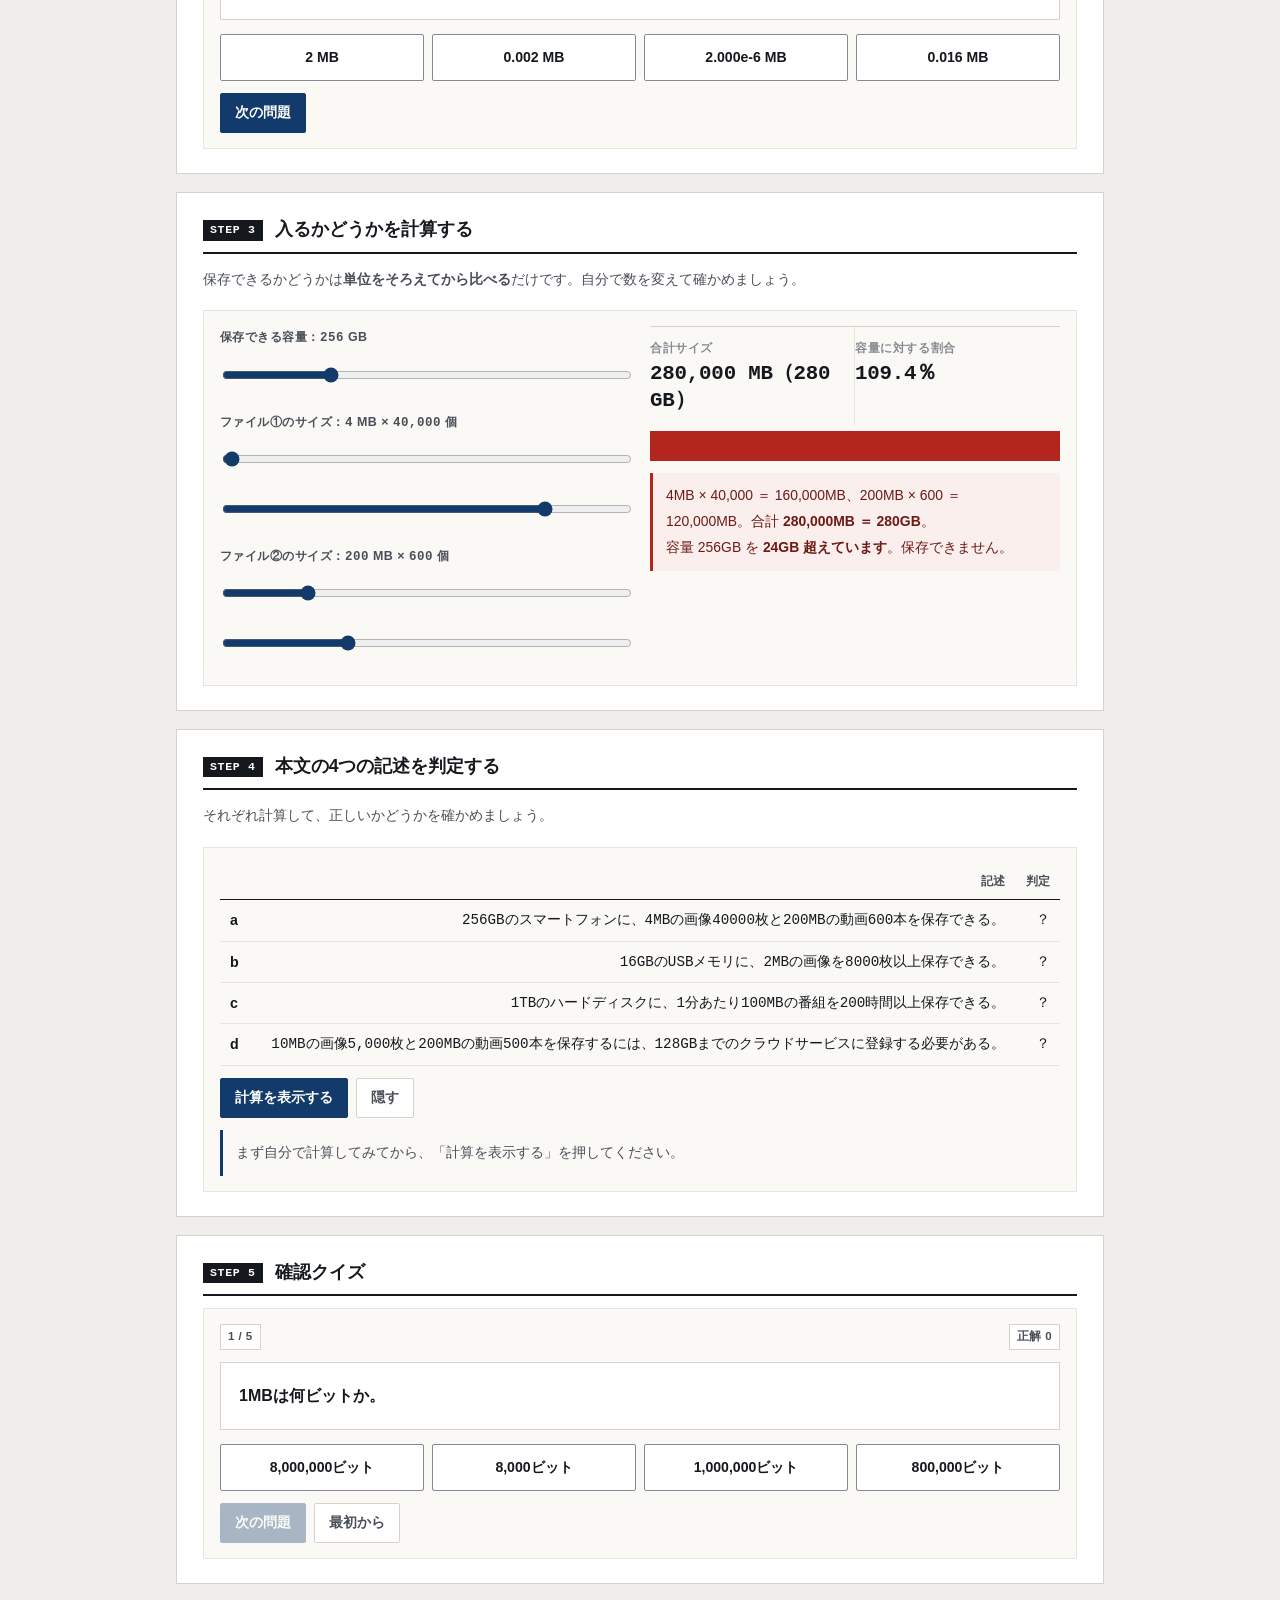
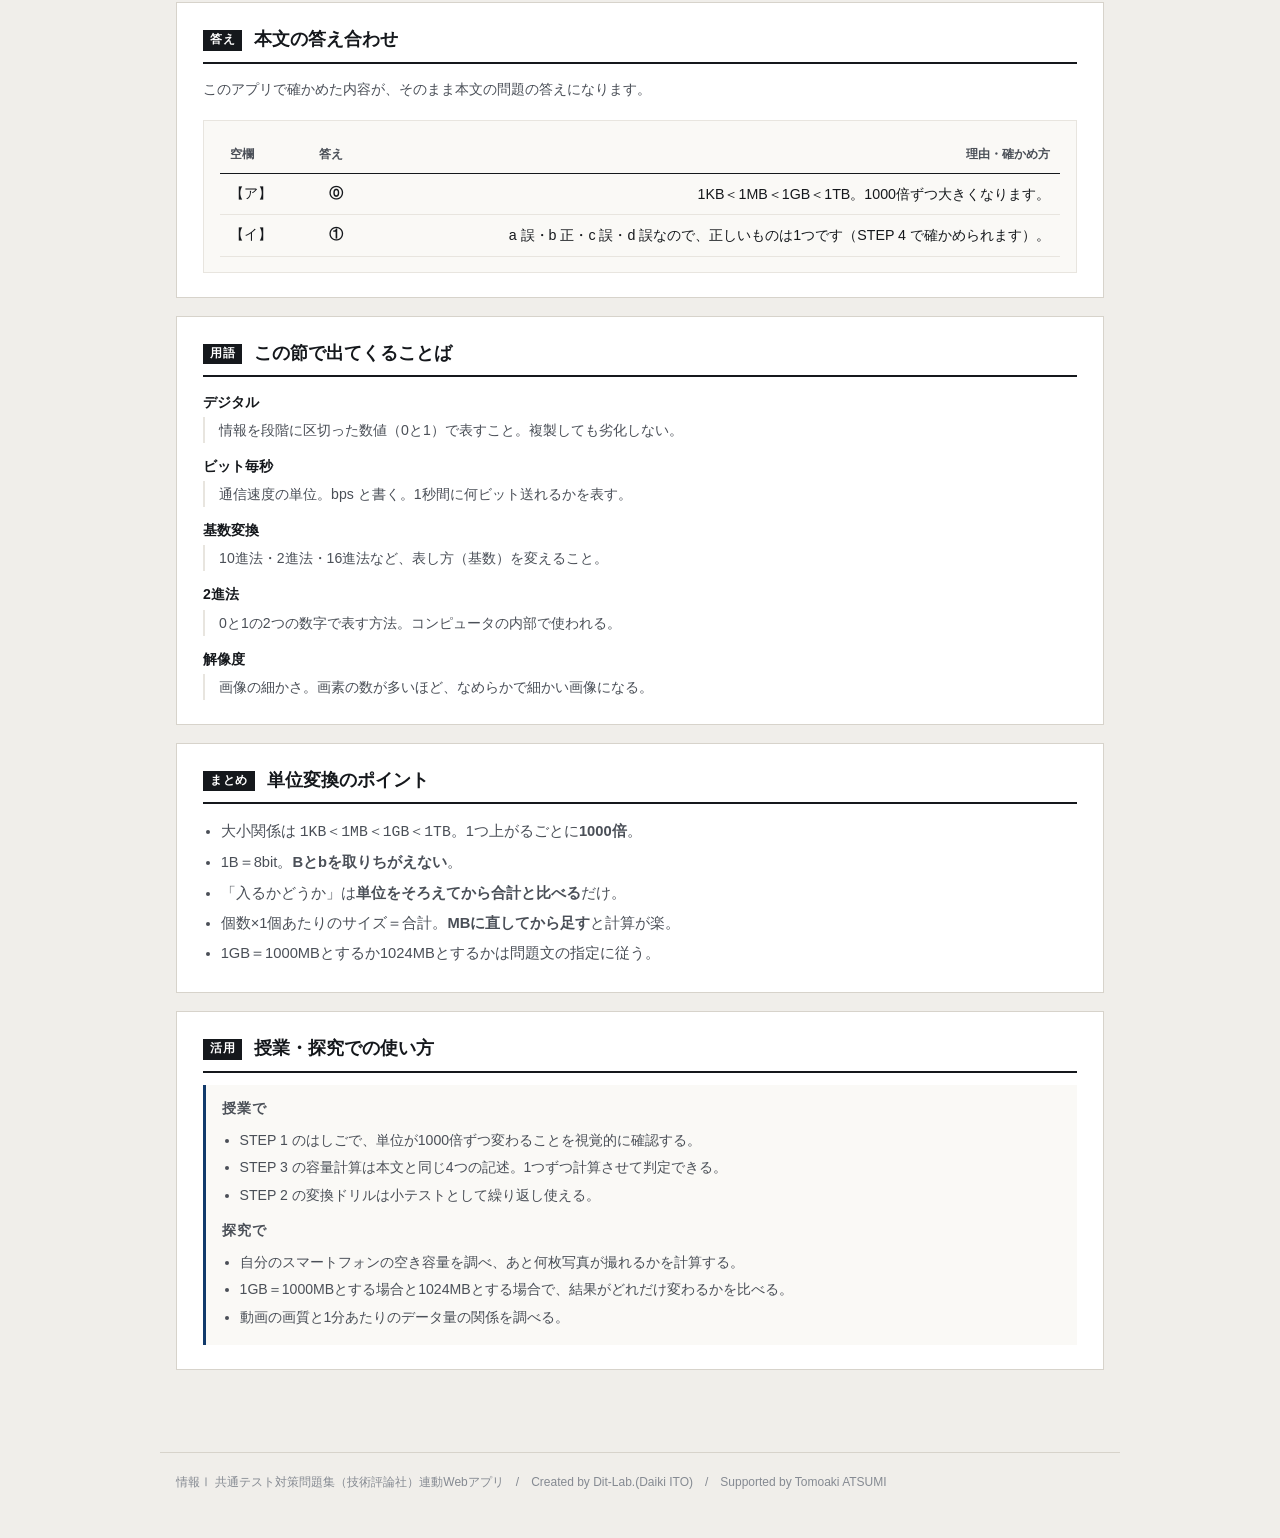
==== commit b608cd20: "feat: 本文の答え合わせカードを追加（空欄・答え・確かめ方）" ====
--- a/index.html
+++ b/index.html
@@ -115,6 +115,14 @@
     </div>
   </section>
 
+  <section class="step" id="ansBox">
+    <h2><span class="no">答え</span>本文の答え合わせ</h2>
+    <p class="desc">このアプリで確かめた内容が、そのまま本文の問題の答えになります。</p>
+    <div class="panel">
+      <div class="tbl-scroll"><table class="tbl"><thead><tr><th>空欄</th><th>答え</th><th>理由・確かめ方</th></tr></thead><tbody><tr><td class="mono">【ア】</td><td class="mono"><strong>⓪</strong></td><td>1KB＜1MB＜1GB＜1TB。1000倍ずつ大きくなります。</td></tr><tr><td class="mono">【イ】</td><td class="mono"><strong>①</strong></td><td>a 誤・b 正・c 誤・d 誤なので、正しいものは1つです（STEP 4 で確かめられます）。</td></tr></tbody></table></div>
+    </div>
+  </section>
+
   <section class="step" id="glossary">
     <h2><span class="no">用語</span>この節で出てくることば</h2>
     <div id="glossBox"></div>
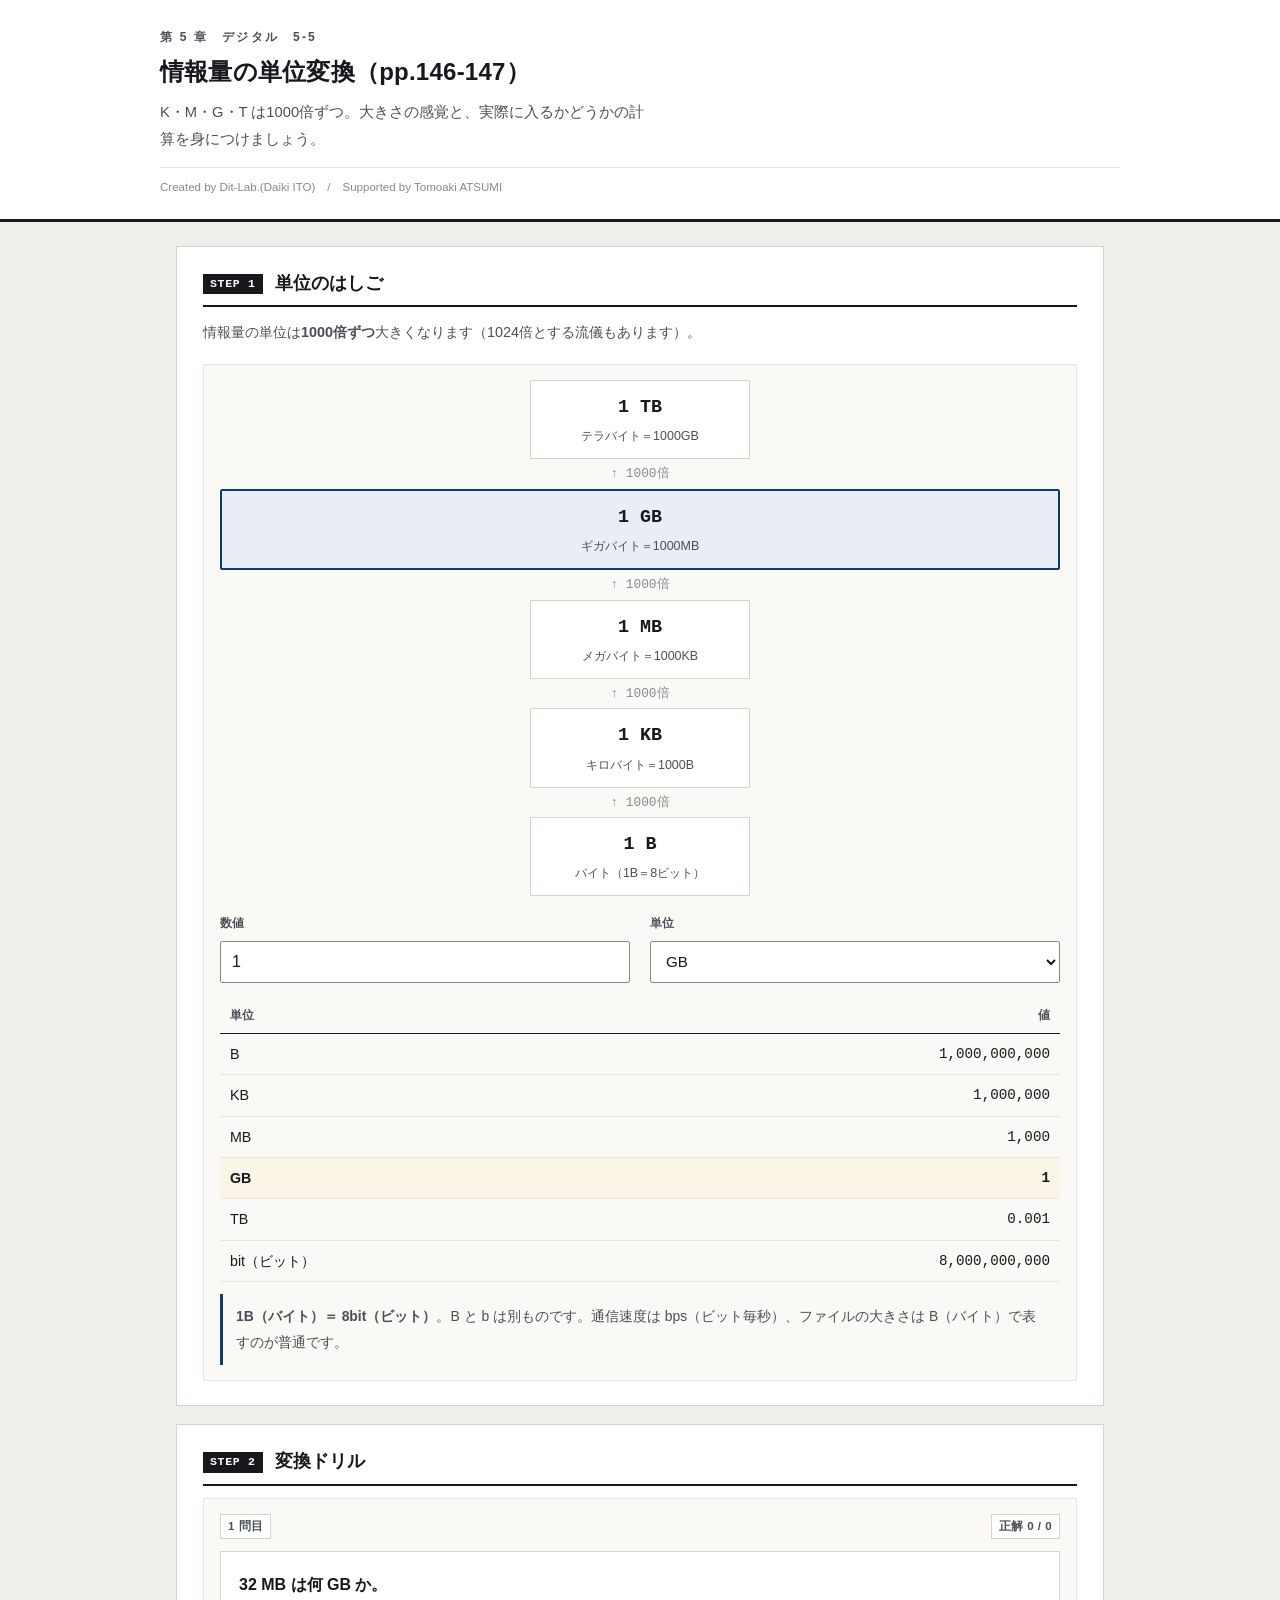
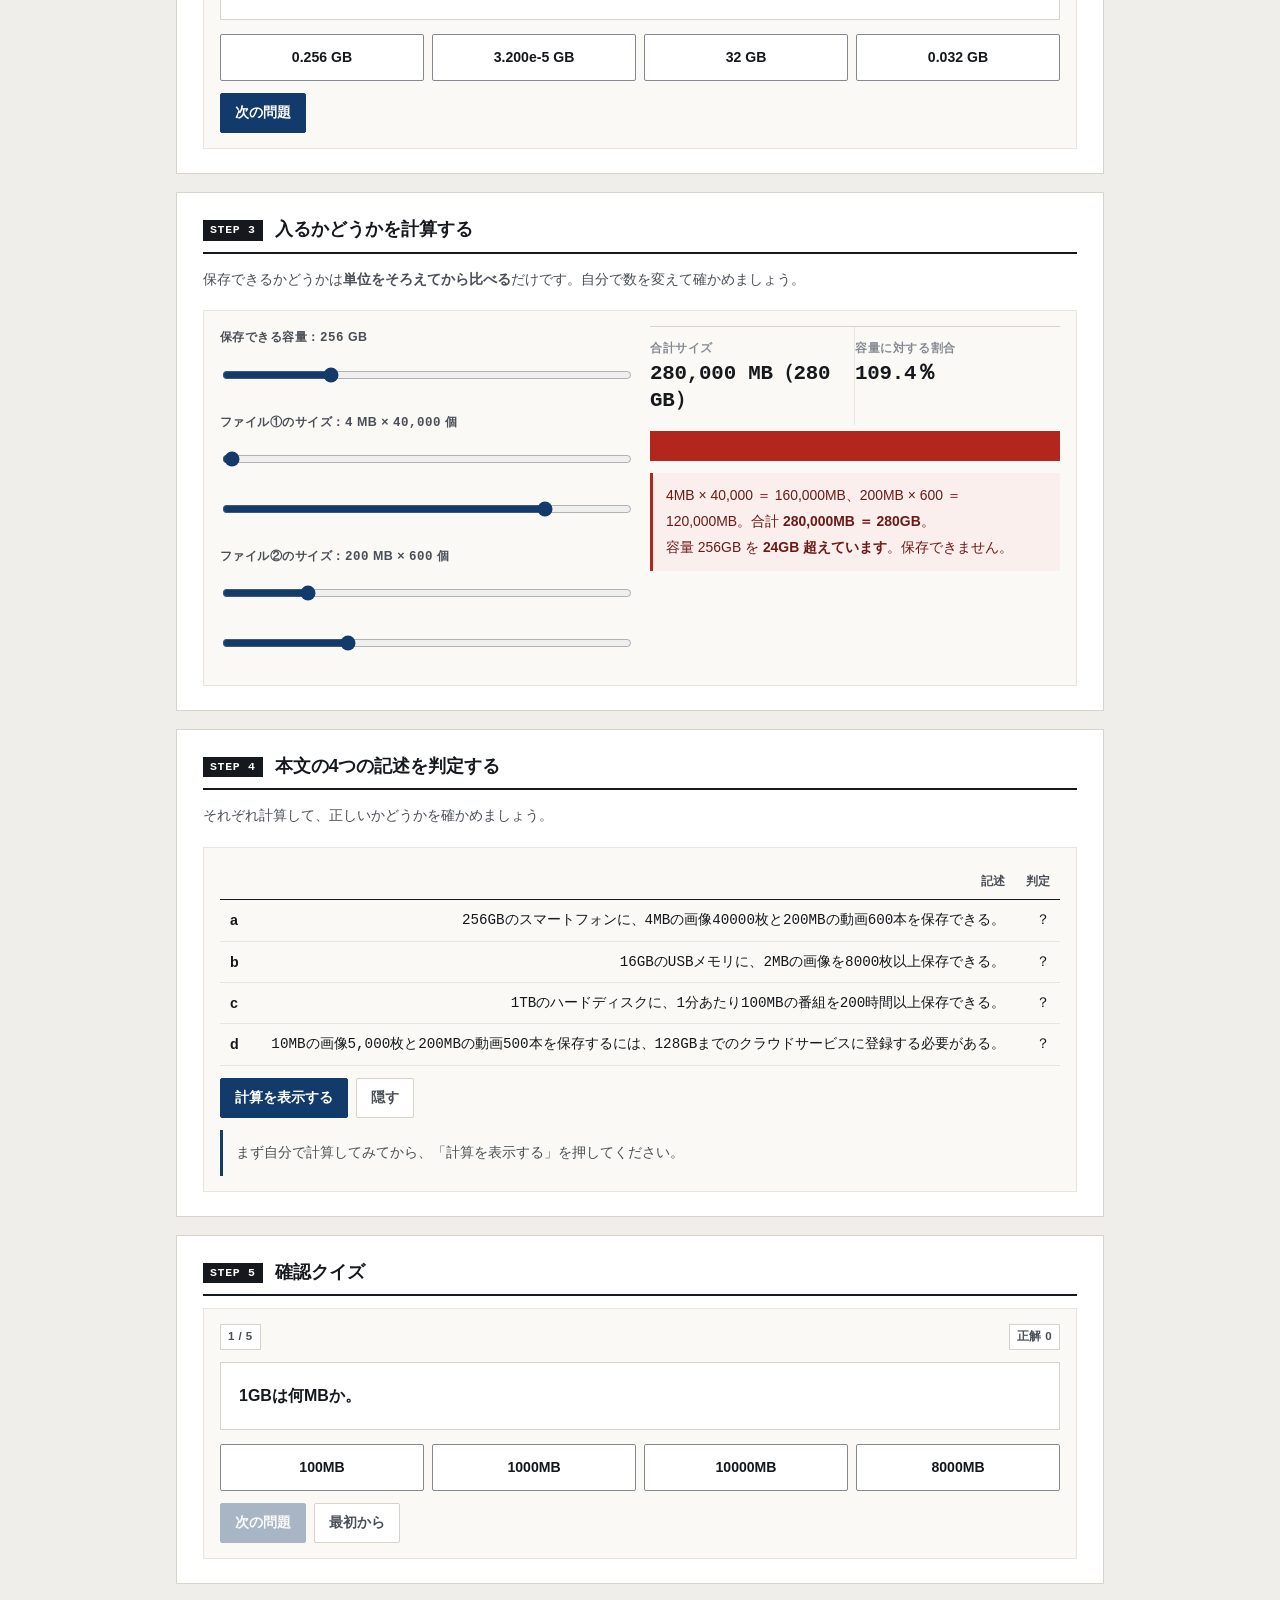
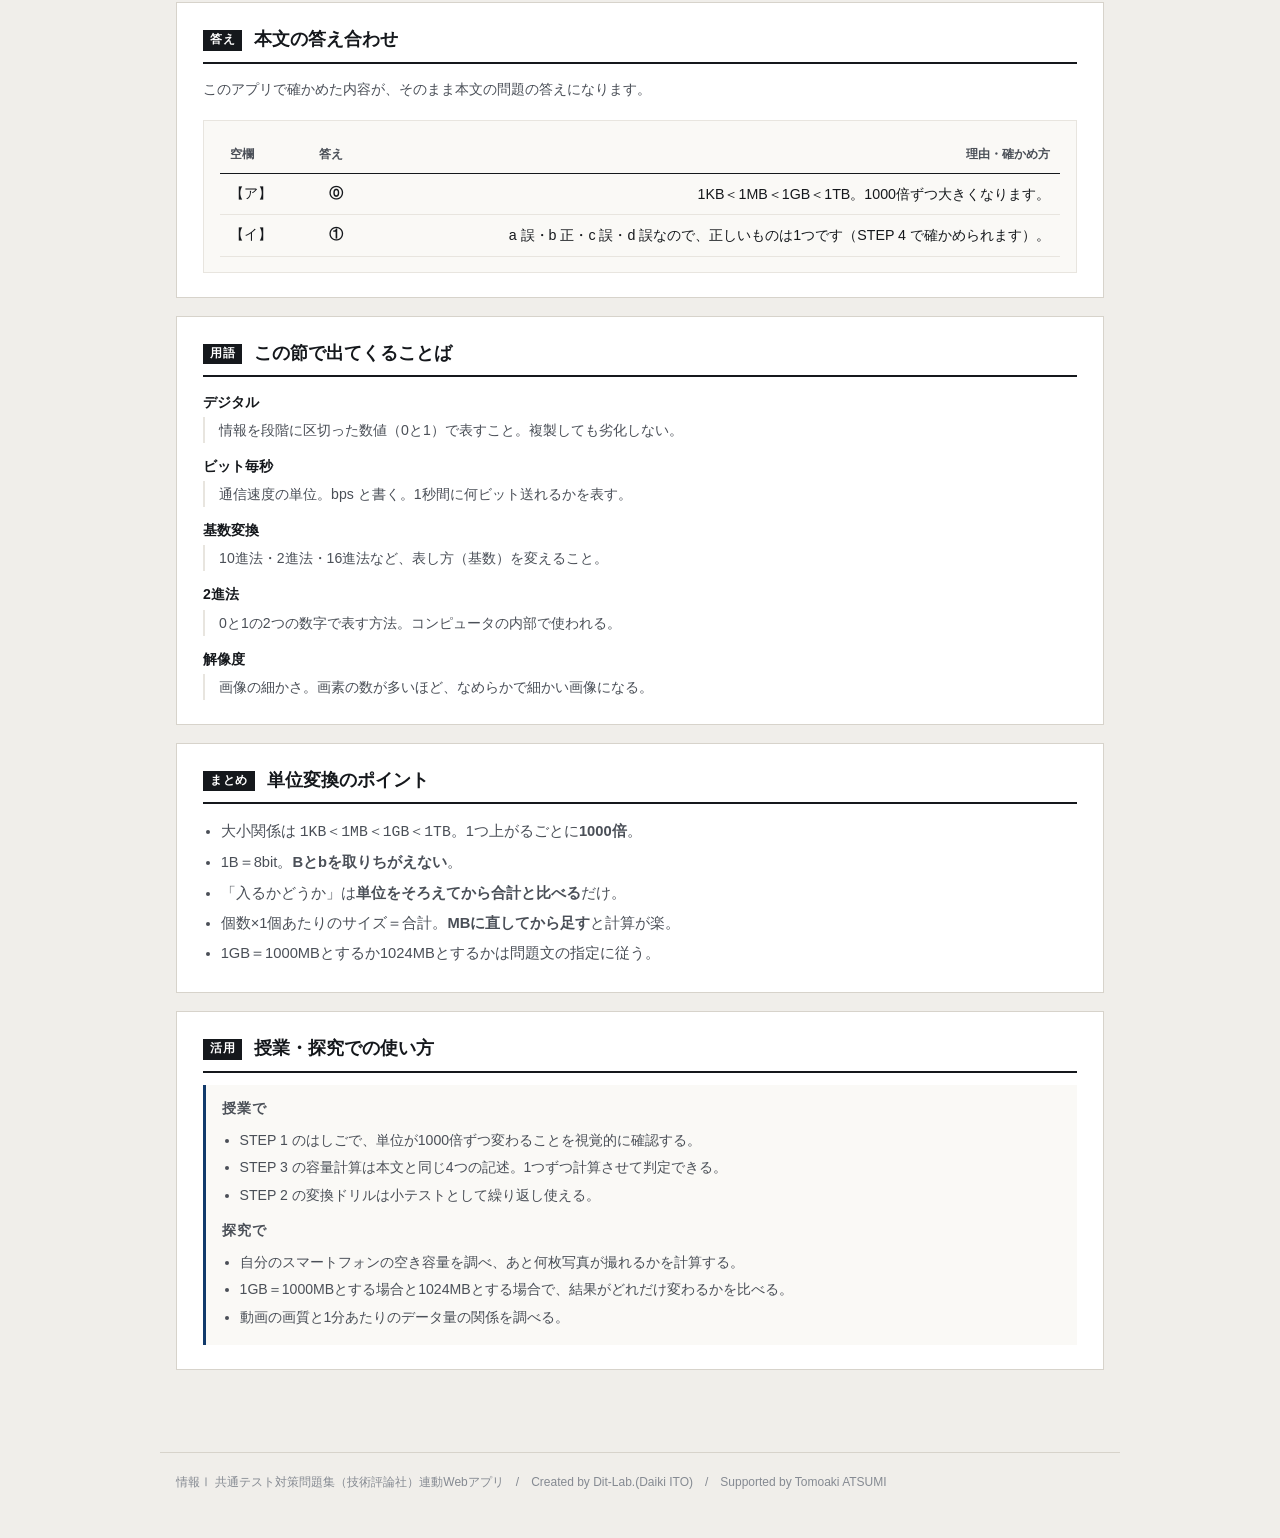
==== commit ee03bf50: "chore: 不要ファイルを整理（ツールの作業ファイル・未使用JS・残骸画像） - .omc/ .serena/ __pycache__/ を削除し .gitignore に追加 - 各アプリが実際に" ====
--- a/index.html
+++ b/index.html
@@ -164,7 +164,6 @@
 </footer>
 
 <script src="js/tools.js?v=c07db610"></script>
-<script src="js/chart.js?v=fb6e3be1"></script>
 <script src="js/terms.js?v=5a365cb9"></script>
 <script src="js/app.js?v=74477208"></script>
 </body>
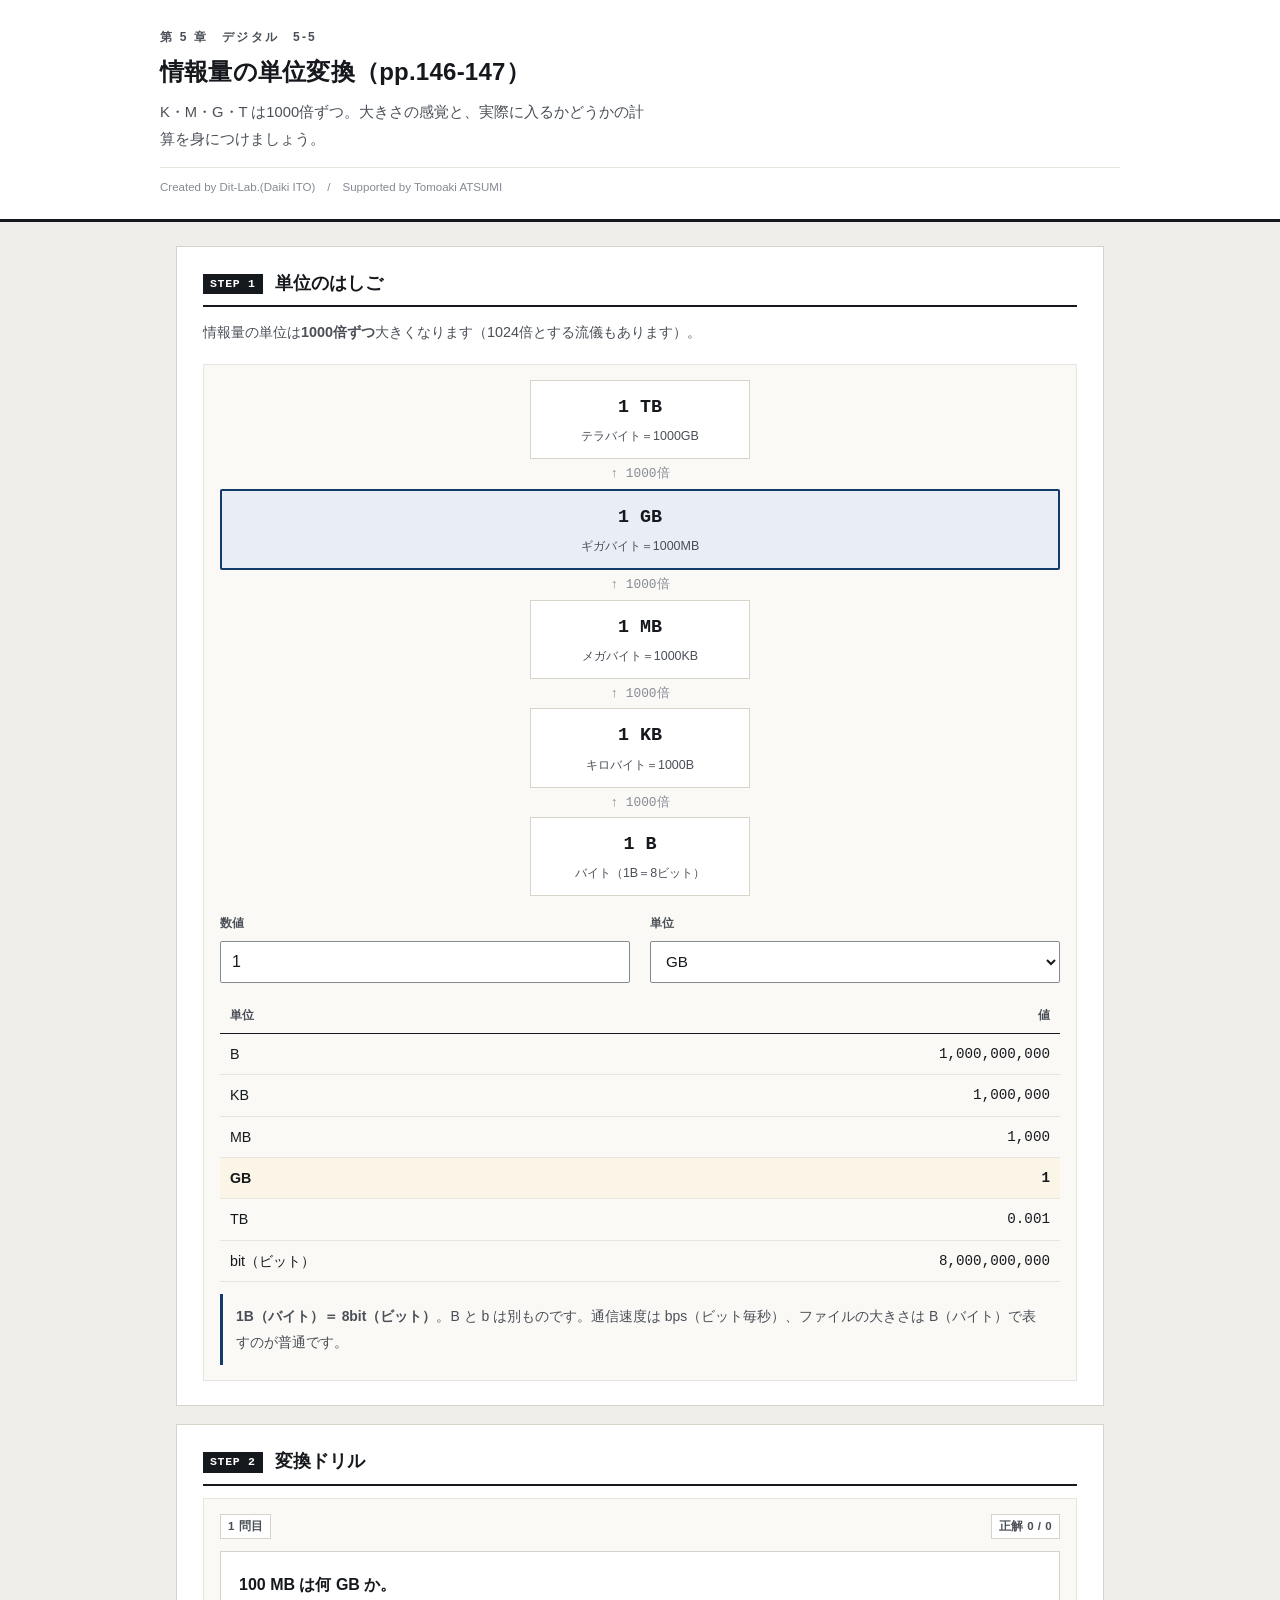
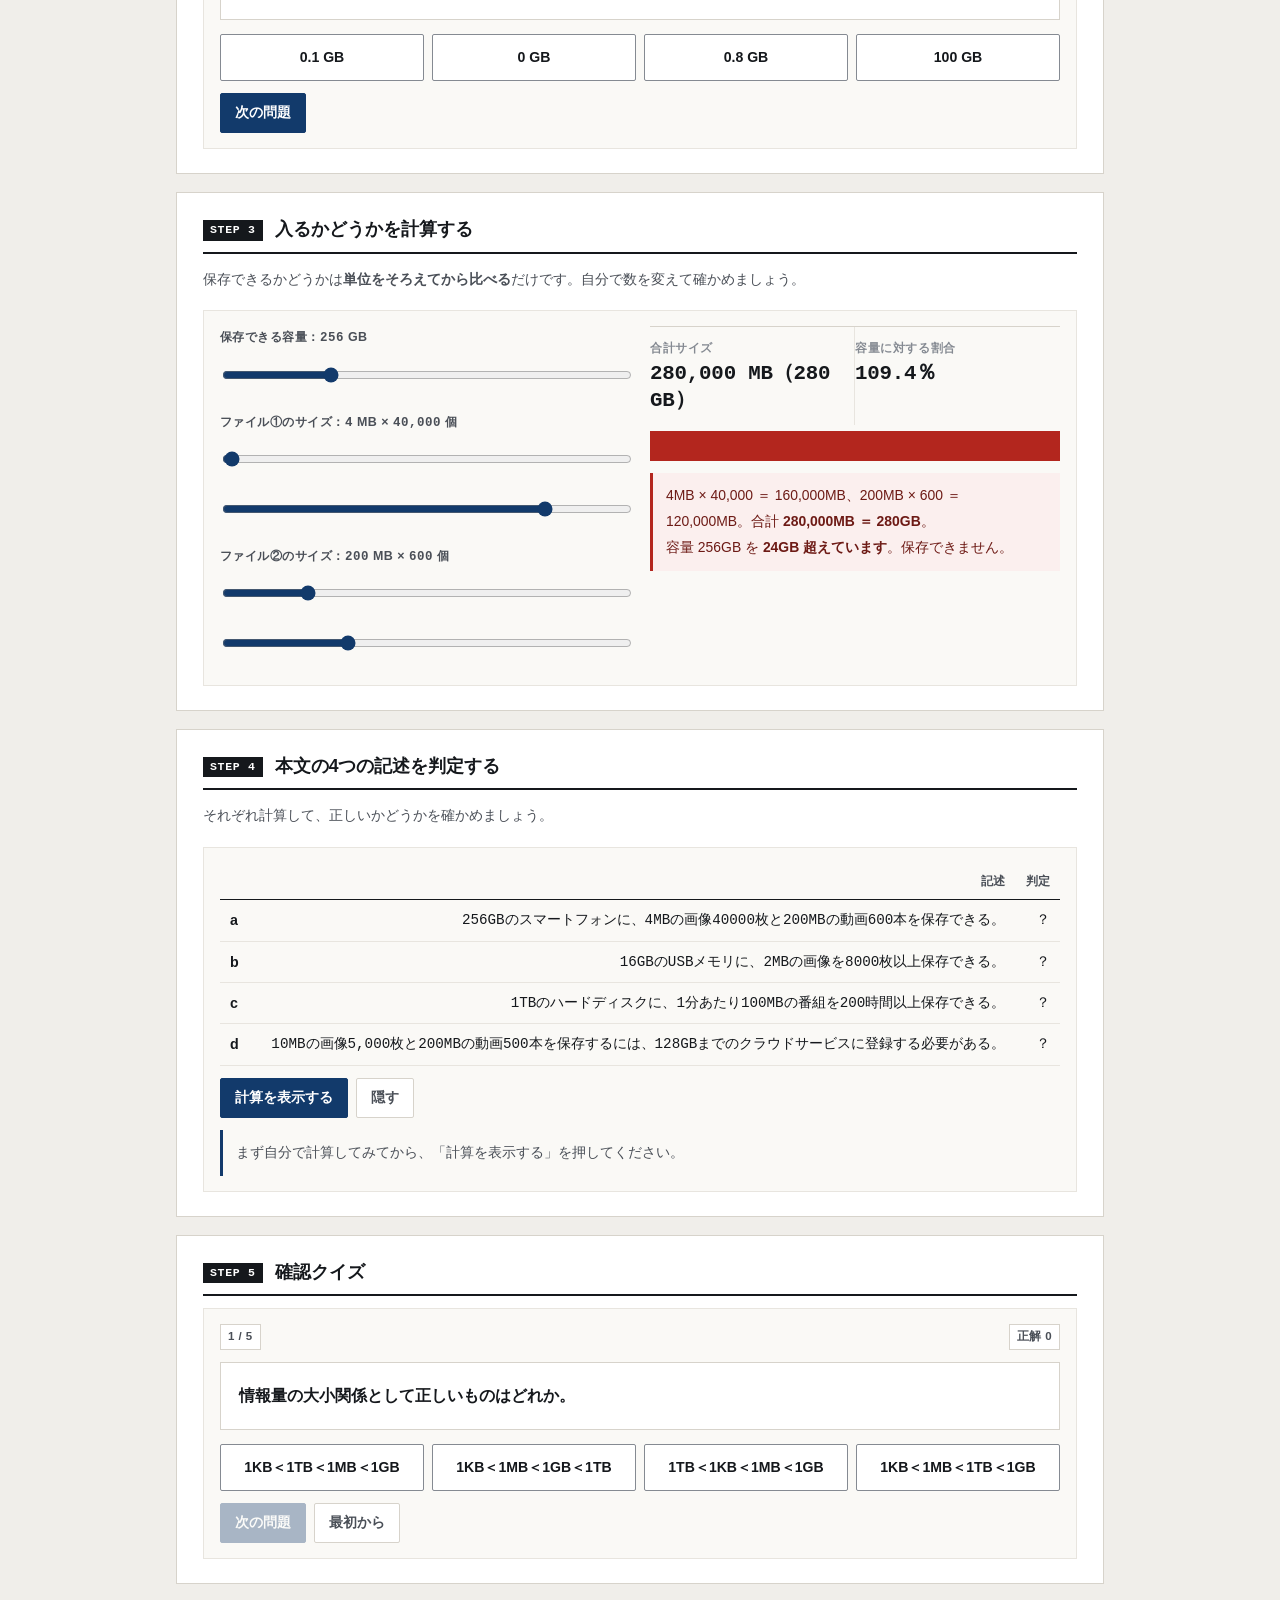
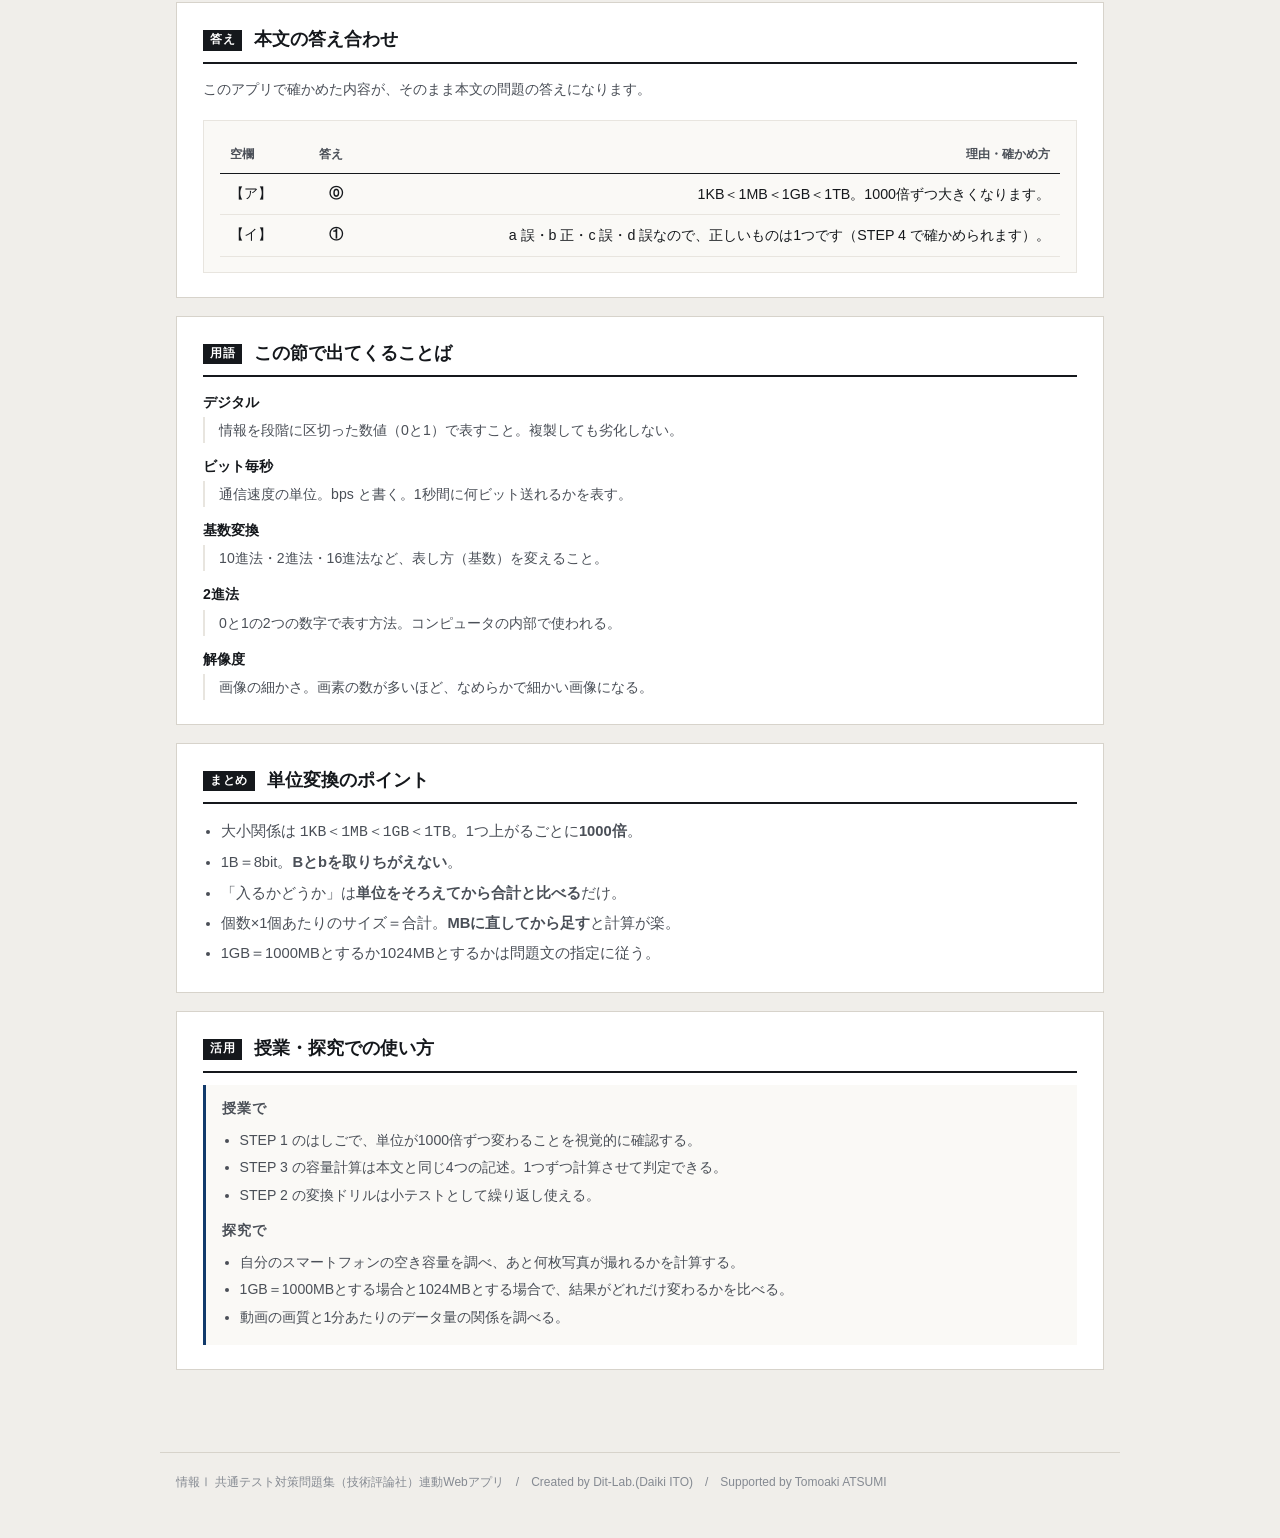
==== commit f1781878: "fix: 設問見出しのレイアウト不具合を修正（.qhead→.pq）" ====
--- a/index.html
+++ b/index.html
@@ -6,7 +6,7 @@
 <title>情報量の単位変換｜情報Ⅰ共通テスト対策問題集</title>
 <meta name="description" content="K・M・G・T は1000倍ずつ。大きさの感覚と、実際に入るかどうかの計算を身につけましょう。">
 <link rel="icon" href="data:image/svg+xml,%3Csvg xmlns=%22http://www.w3.org/2000/svg%22 viewBox=%220 0 32 32%22%3E%3Crect width=%2232%22 height=%2232%22 fill=%22%2315181c%22/%3E%3Ctext x=%2216%22 y=%2222%22 font-size=%2218%22 font-family=%22monospace%22 fill=%22%23fff%22 text-anchor=%22middle%22%3E01%3C/text%3E%3C/svg%3E">
-<link rel="stylesheet" href="css/style.css?v=239696b1">
+<link rel="stylesheet" href="css/style.css?v=ea93572e">
 <link rel="stylesheet" href="css/app.css?v=1f3b0161">
 </head>
 <body>
--- a/css/style.css
+++ b/css/style.css
@@ -68,6 +68,7 @@
 .grid{display:grid; gap:20px}
 .grid > *{min-width:0}          /* 子の中身で列が広がるのを防ぐ */
 @media(min-width:800px){ .grid.c2{grid-template-columns:1fr 1fr} }
+@media(min-width:800px){ .grid.c21{grid-template-columns:1.45fr 1fr} }
 
 .panel{border:1px solid var(--rule-2); background:var(--paper-2); padding:15px 16px; min-width:0}
 .panel > h3{
@@ -225,7 +226,7 @@
   .dg-c, .dg-h{ min-width:110px }
 }
 @media (max-width:820px){
-  .grid.c2{grid-template-columns:1fr}
+  .grid.c2,.grid.c21{grid-template-columns:1fr}
   .dg-scroll{max-height:340px}
   .filebox{flex-direction:column; align-items:stretch}
   .filebox .sel{max-width:100%}
@@ -267,3 +268,13 @@
   cursor:pointer; font-size:.88rem; max-width:100%; text-align:left; font-family:inherit; color:var(--ink)}
 .cards .c:hover{background:var(--warn-bg)}
 .cards .c.used{opacity:.35; pointer-events:none}
+
+/* --- 予想してから実行 --- */
+.pmark{display:inline-block; background:var(--accent); color:#fff; font-size:.7rem; font-weight:700;
+  letter-spacing:.08em; padding:2px 7px; border-radius:2px; margin-right:8px; vertical-align:2px}
+input.pin{font-size:1.05rem; padding:7px 10px; border:1px solid var(--rule); border-radius:3px;
+  width:9em; max-width:100%; background:#fff}
+.btn-row .unit{color:var(--muted); font-size:.9rem}
+.choice4 .btn.on{border-color:var(--accent); box-shadow:inset 0 0 0 1px var(--accent); font-weight:700}
+/* 設問文の見出し（flex ではなく通常の段落。.qhead は左右振り分け用なので用途が別） */
+.pq{margin:0 0 10px; font-weight:700; line-height:1.85}
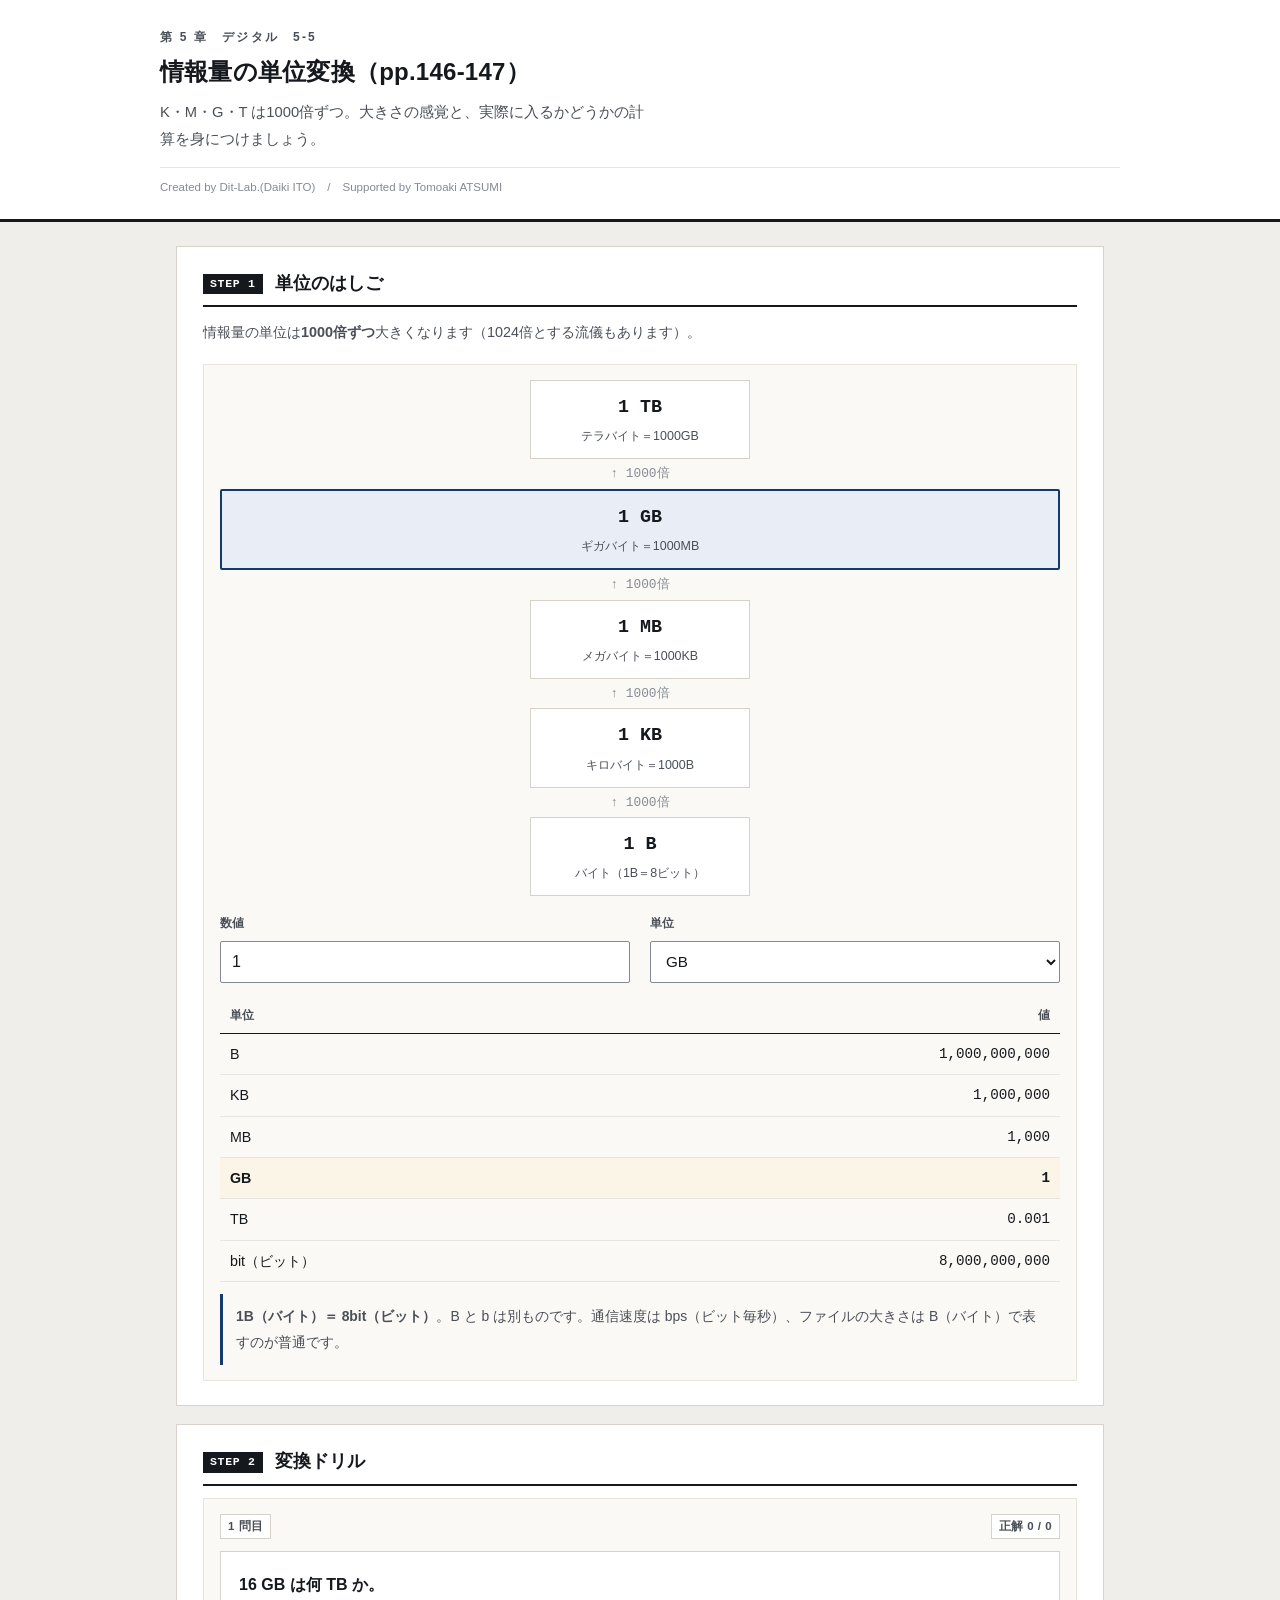
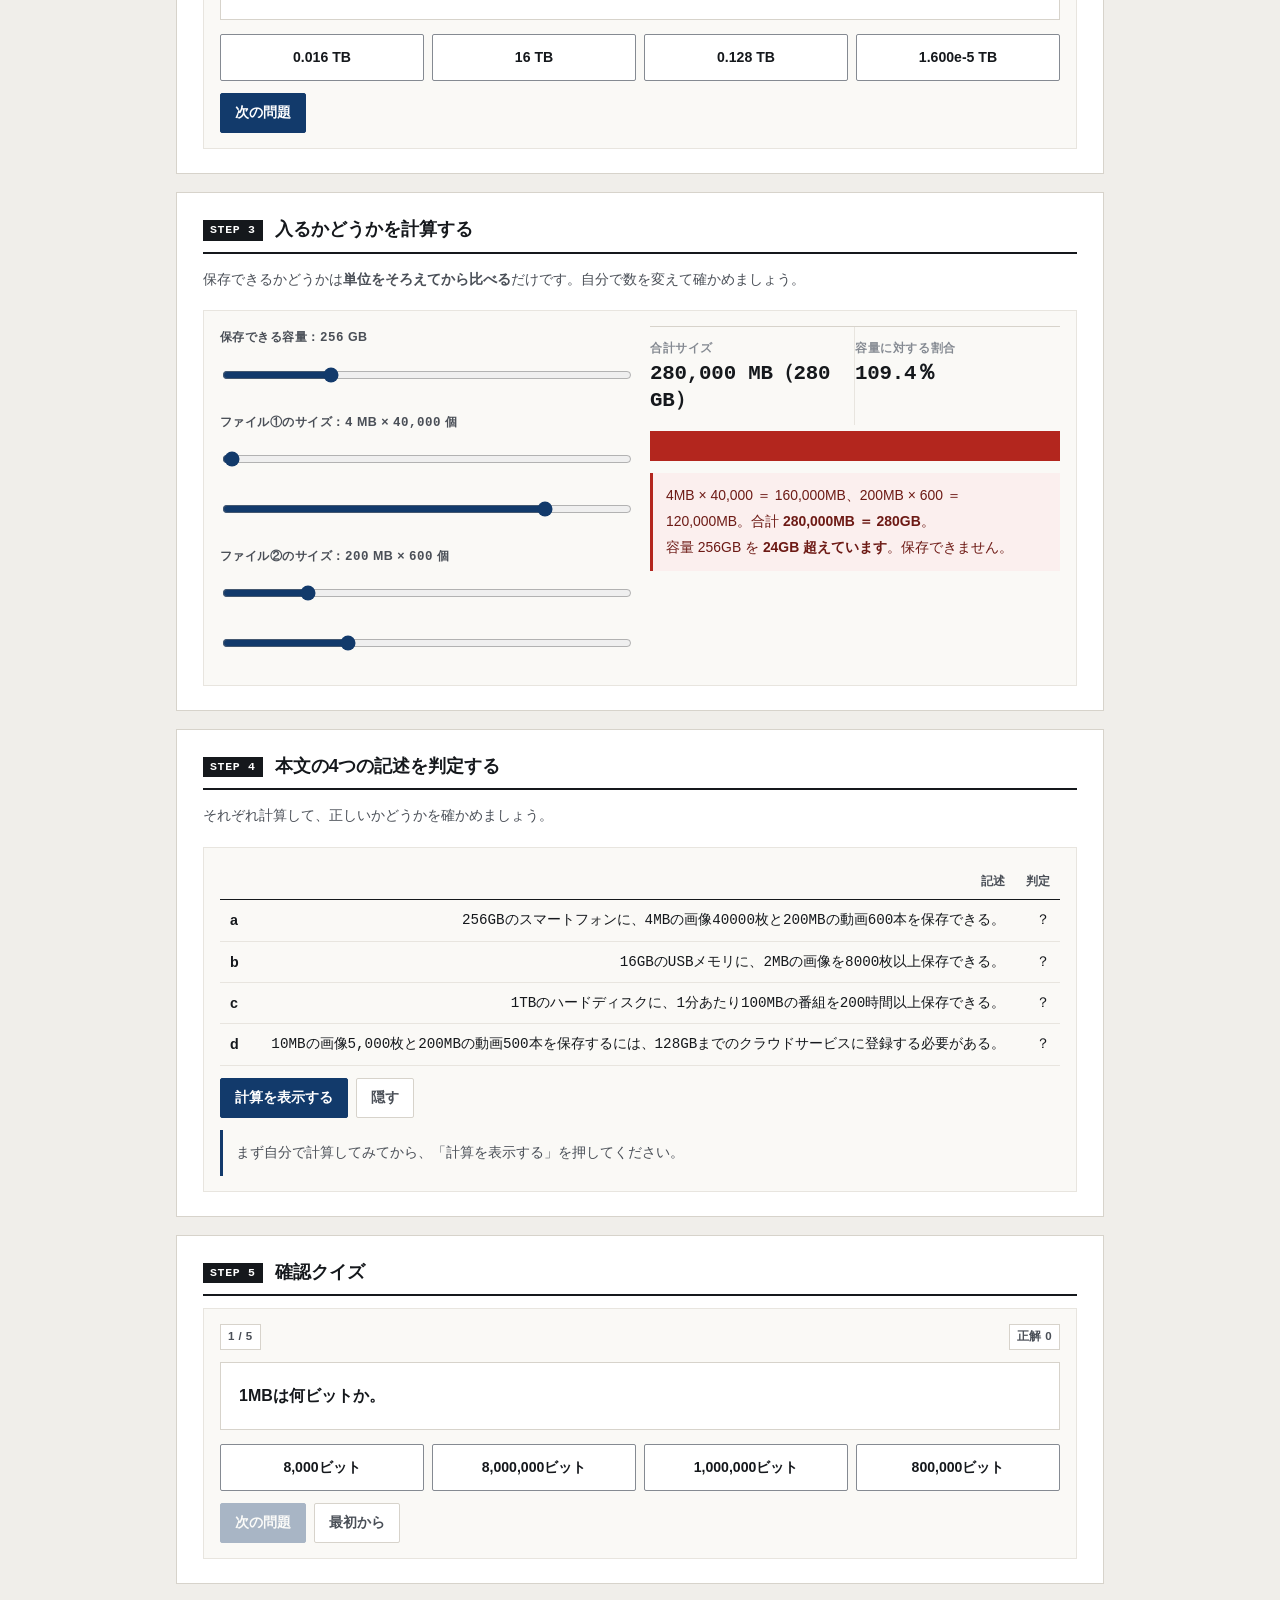
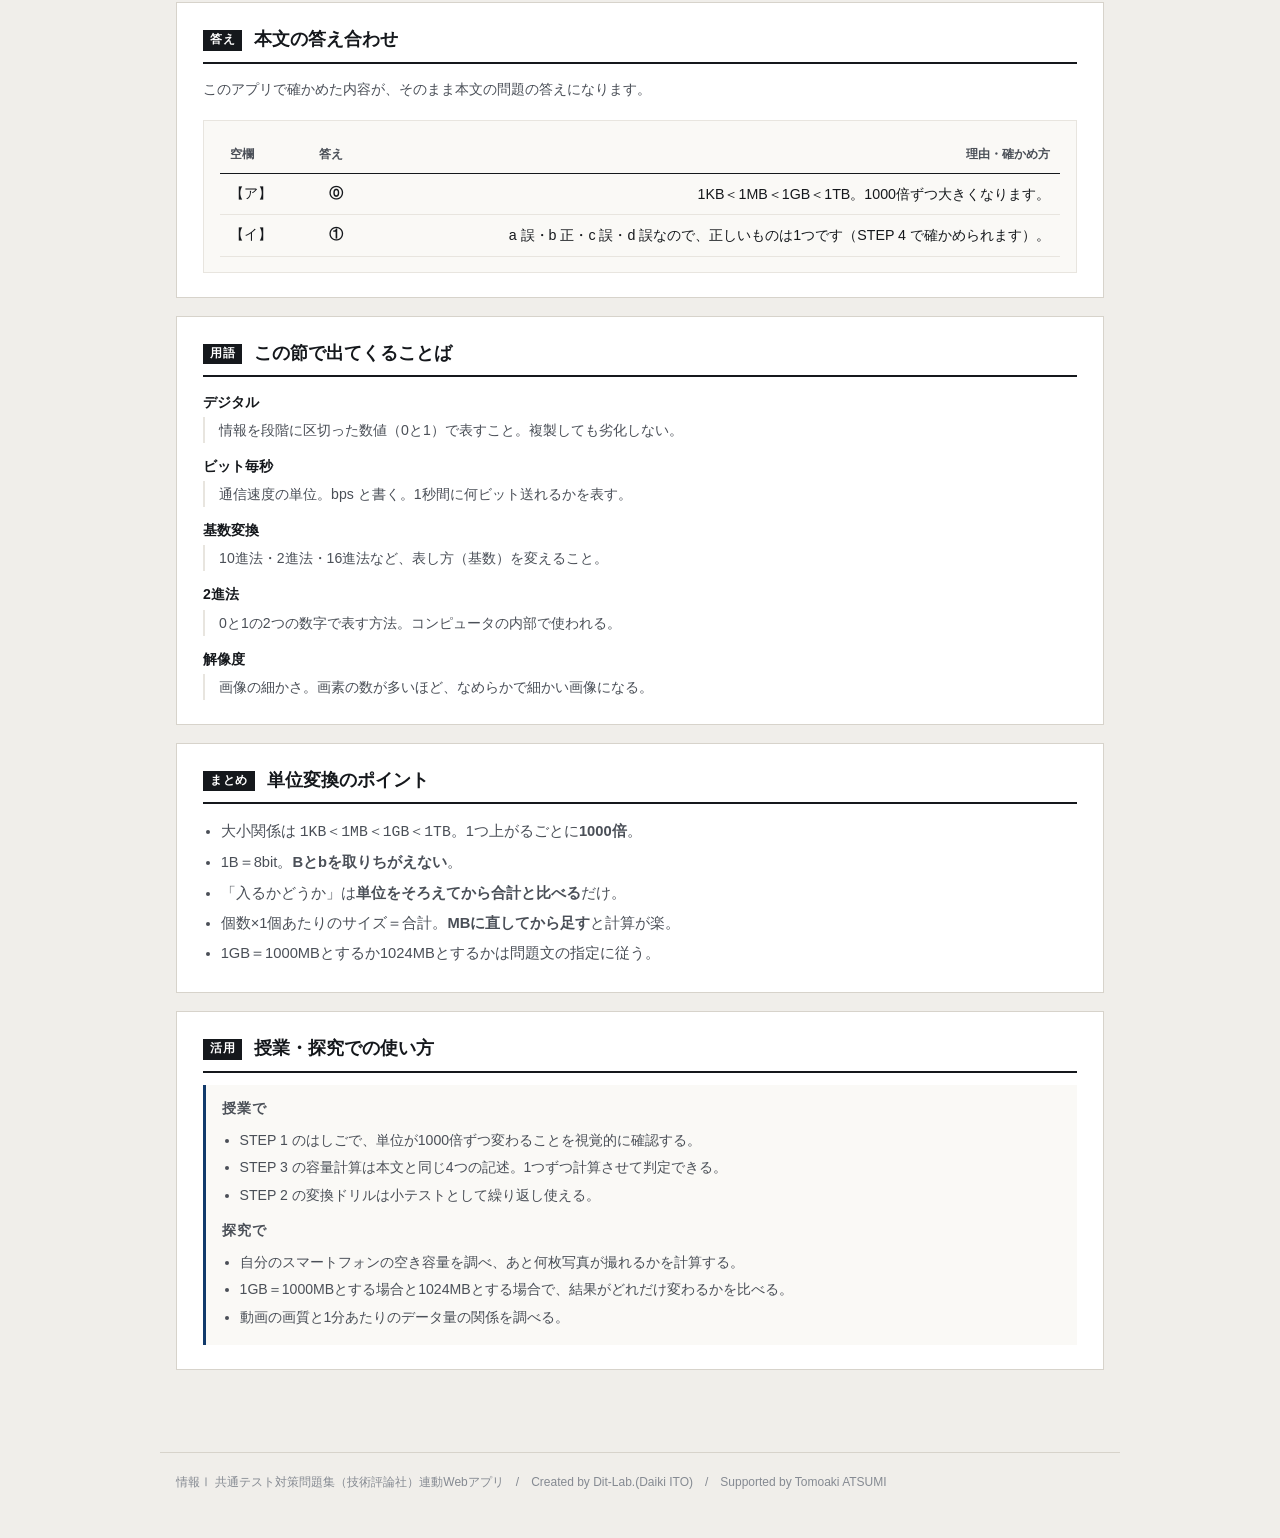
==== commit 224a9a7b: "fix: 解説文が折り返さず画面からはみ出す場合がある不具合を修正" ====
--- a/index.html
+++ b/index.html
@@ -6,7 +6,7 @@
 <title>情報量の単位変換｜情報Ⅰ共通テスト対策問題集</title>
 <meta name="description" content="K・M・G・T は1000倍ずつ。大きさの感覚と、実際に入るかどうかの計算を身につけましょう。">
 <link rel="icon" href="data:image/svg+xml,%3Csvg xmlns=%22http://www.w3.org/2000/svg%22 viewBox=%220 0 32 32%22%3E%3Crect width=%2232%22 height=%2232%22 fill=%22%2315181c%22/%3E%3Ctext x=%2216%22 y=%2222%22 font-size=%2218%22 font-family=%22monospace%22 fill=%22%23fff%22 text-anchor=%22middle%22%3E01%3C/text%3E%3C/svg%3E">
-<link rel="stylesheet" href="css/style.css?v=ea93572e">
+<link rel="stylesheet" href="css/style.css?v=1b60c856">
 <link rel="stylesheet" href="css/app.css?v=1f3b0161">
 </head>
 <body>
--- a/css/style.css
+++ b/css/style.css
@@ -118,7 +118,7 @@
 table.tbl thead th{border-bottom:1.5px solid var(--ink); font-size:.76rem; color:var(--ink-2); font-weight:700; white-space:nowrap}
 .tbl-scroll{overflow-x:auto; -webkit-overflow-scrolling:touch; max-width:100%}
 
-.note{padding:10px 13px; font-size:.87rem; border-left:3px solid var(--ink-3); background:var(--paper-2)}
+.note{padding:10px 13px; font-size:.87rem; border-left:3px solid var(--ink-3); background:var(--paper-2); overflow-wrap:break-word; word-break:break-word}
 .note.ok{background:var(--ok-bg); border-left-color:var(--ok); color:#123f22}
 .note.ng{background:var(--ng-bg); border-left-color:var(--ng); color:#6d1a15}
 .note.info{background:var(--paper-2); border-left-color:var(--accent); color:var(--ink-2)}
